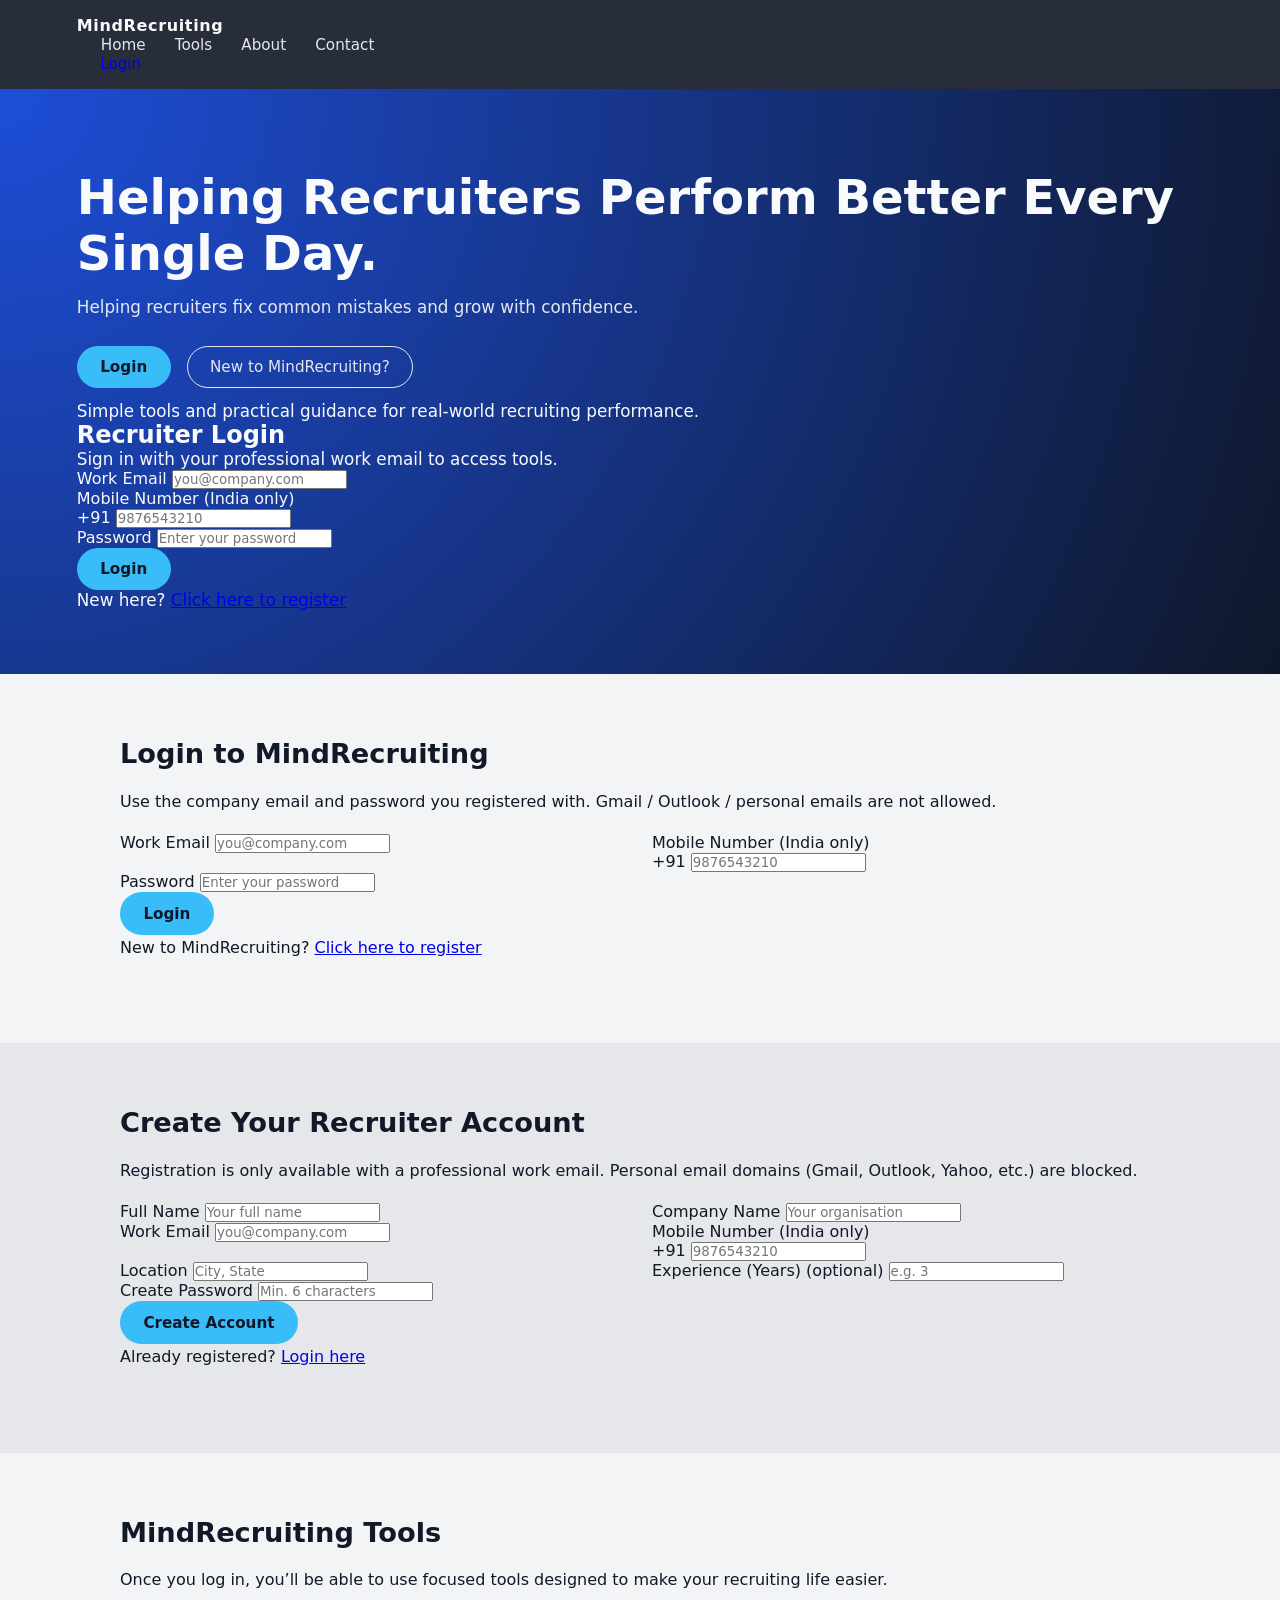
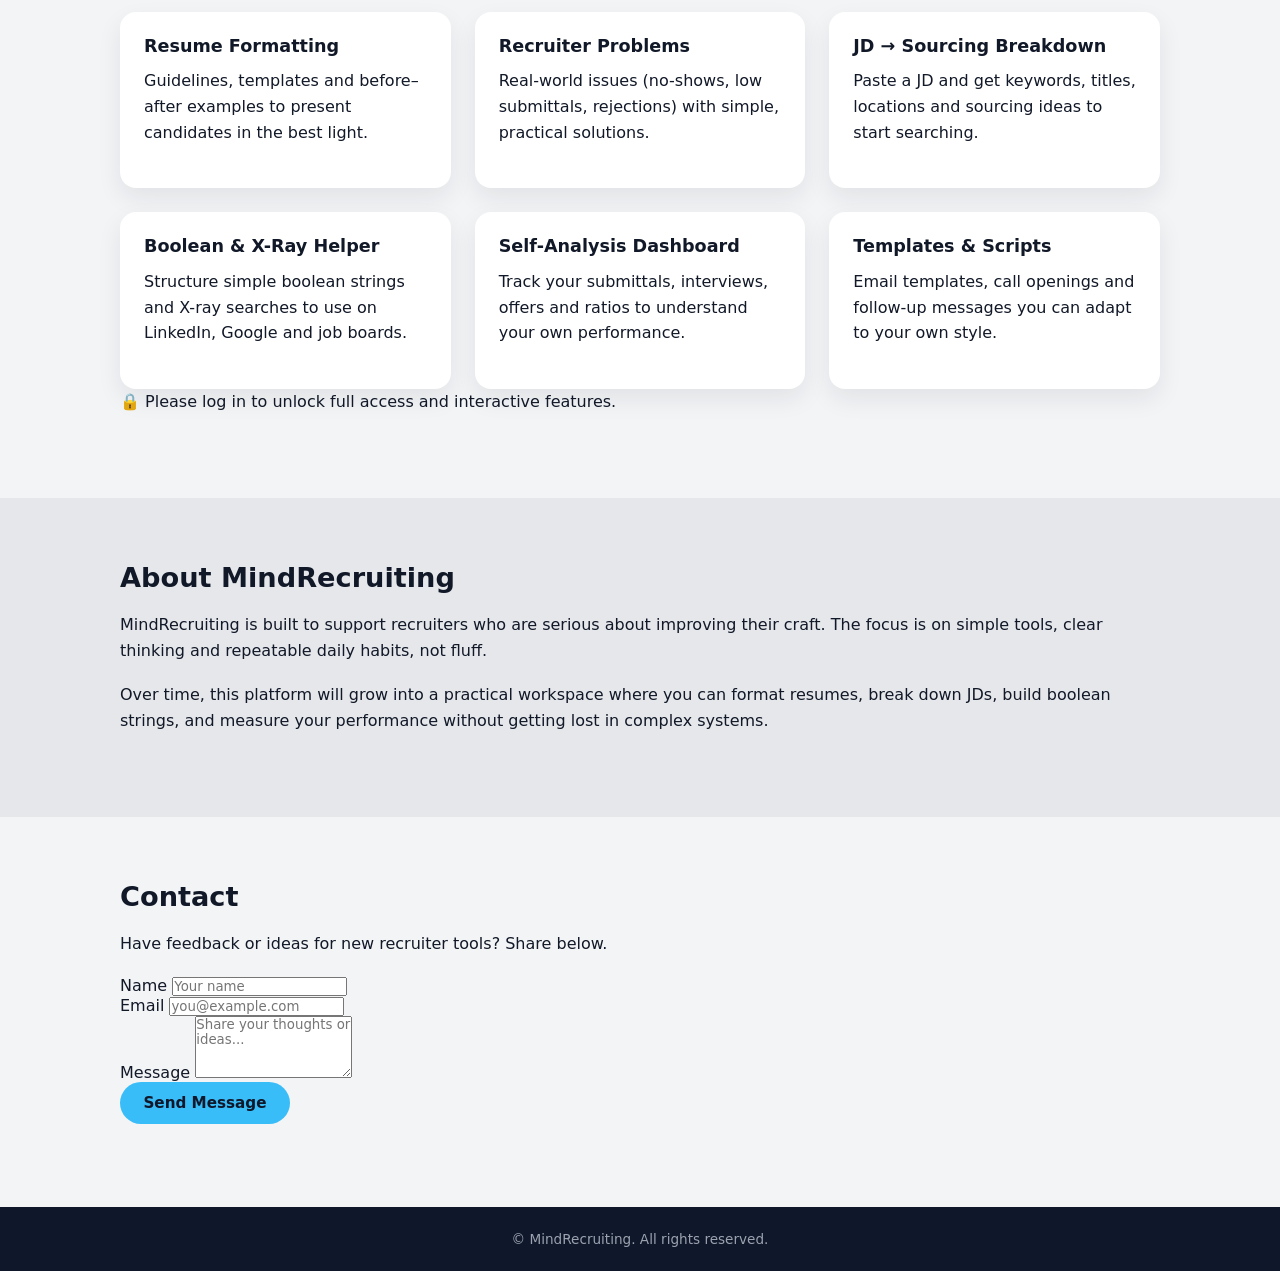
==== index.html @ 42b893c1 "Update index.html" ====
<!DOCTYPE html>
<html lang="en">
<head>
  <meta charset="UTF-8" />
  <meta name="viewport" content="width=device-width, initial-scale=1.0" />
  <title>MindRecruiting – Helping Recruiters Perform Better Every Single Day</title>
  <link rel="stylesheet" href="style.css" />
</head>
<body>
  <header class="navbar">
    <div class="nav-inner">
      <div class="logo">MindRecruiting</div>
      <nav class="nav-links">
        <a href="#home">Home</a>
        <a href="#tools">Tools</a>
        <a href="#about">About</a>
        <a href="#contact">Contact</a>
      </nav>
      <div class="nav-actions">
        <a href="#login-section" class="btn nav-btn">Login</a>
      </div>
    </div>
  </header>

  <main id="home">
    <!-- HERO + INLINE LOGIN -->
    <section class="hero">
      <div class="hero-overlay"></div>
      <div class="hero-inner">
        <div class="hero-text">
          <h1>Helping Recruiters Perform Better Every Single Day.</h1>
          <p class="hero-sub">
            Helping recruiters fix common mistakes and grow with confidence.
          </p>
          <div class="hero-actions">
            <a href="#login-section" class="btn primary">Login</a>
            <a href="#register-section" class="btn secondary">New to MindRecruiting?</a>
          </div>
          <p class="hero-note">
            Simple tools and practical guidance for real-world recruiting performance.
          </p>
        </div>

        <div class="hero-card">
          <h2>Recruiter Login</h2>
          <p class="hero-card-sub">Sign in with your professional work email to access tools.</p>
          <form id="inline-login-form" onsubmit="handleInlineLogin(event)">
            <div class="field">
              <label for="inline-email">Work Email</label>
              <input type="email" id="inline-email" placeholder="you@company.com" required />
            </div>
            <div class="field">
              <label for="inline-phone">Mobile Number (India only)</label>
              <div class="phone-input">
                <span class="prefix">+91</span>
                <input type="tel" id="inline-phone" placeholder="9876543210" maxlength="10" required />
              </div>
            </div>
            <div class="field">
              <label for="inline-password">Password</label>
              <input type="password" id="inline-password" placeholder="Enter your password" required />
            </div>
            <button type="submit" class="btn full primary">Login</button>
            <p class="form-helper">
              New here?
              <a href="#register-section">Click here to register</a>
            </p>
            <p class="form-error" id="inline-login-error"></p>
          </form>
        </div>
      </div>
    </section>

    <!-- LOGIN SECTION -->
    <section id="login-section" class="section auth-section">
      <div class="section-inner narrow">
        <h2>Login to MindRecruiting</h2>
        <p class="section-sub">
          Use the company email and password you registered with. Gmail / Outlook / personal emails are not allowed.
        </p>
        <form id="login-form" onsubmit="handleLogin(event)">
          <div class="grid-2 gap">
            <div class="field">
              <label for="login-email">Work Email</label>
              <input type="email" id="login-email" placeholder="you@company.com" required />
            </div>
            <div class="field">
              <label for="login-phone">Mobile Number (India only)</label>
              <div class="phone-input">
                <span class="prefix">+91</span>
                <input type="tel" id="login-phone" placeholder="9876543210" maxlength="10" required />
              </div>
            </div>
          </div>
          <div class="field">
            <label for="login-password">Password</label>
            <input type="password" id="login-password" placeholder="Enter your password" required />
          </div>
          <button type="submit" class="btn primary">Login</button>
          <p class="form-helper">
            New to MindRecruiting?
            <a href="#register-section">Click here to register</a>
          </p>
          <p class="form-error" id="login-error"></p>
        </form>
      </div>
    </section>

    <!-- REGISTER SECTION -->
    <section id="register-section" class="section auth-section alt">
      <div class="section-inner narrow">
        <h2>Create Your Recruiter Account</h2>
        <p class="section-sub">
          Registration is only available with a professional work email. Personal email domains (Gmail, Outlook, Yahoo, etc.) are blocked.
        </p>
        <form id="register-form" onsubmit="handleRegister(event)">
          <div class="grid-2 gap">
            <div class="field">
              <label for="reg-name">Full Name</label>
              <input type="text" id="reg-name" placeholder="Your full name" required />
            </div>
            <div class="field">
              <label for="reg-company">Company Name</label>
              <input type="text" id="reg-company" placeholder="Your organisation" required />
            </div>
          </div>

          <div class="grid-2 gap">
            <div class="field">
              <label for="reg-email">Work Email</label>
              <input type="email" id="reg-email" placeholder="you@company.com" required />
            </div>
            <div class="field">
              <label for="reg-phone">Mobile Number (India only)</label>
              <div class="phone-input">
                <span class="prefix">+91</span>
                <input type="tel" id="reg-phone" placeholder="9876543210" maxlength="10" required />
              </div>
            </div>
          </div>

          <div class="grid-2 gap">
            <div class="field">
              <label for="reg-location">Location</label>
              <input type="text" id="reg-location" placeholder="City, State" required />
            </div>
            <div class="field">
              <label for="reg-experience">Experience (Years) <span class="optional">(optional)</span></label>
              <input type="number" id="reg-experience" placeholder="e.g. 3" min="0" />
            </div>
          </div>

          <div class="field">
            <label for="reg-password">Create Password</label>
            <input type="password" id="reg-password" placeholder="Min. 6 characters" required />
          </div>

          <button type="submit" class="btn primary">Create Account</button>
          <p class="form-helper">
            Already registered?
            <a href="#login-section">Login here</a>
          </p>
          <p class="form-error" id="register-error"></p>
          <p class="form-success" id="register-success"></p>
        </form>
      </div>
    </section>

    <!-- TOOLS PREVIEW SECTION -->
    <section id="tools" class="section">
      <div class="section-inner">
        <h2>MindRecruiting Tools</h2>
        <p class="section-sub">
          Once you log in, you’ll be able to use focused tools designed to make your recruiting life easier.
        </p>
        <div class="grid-3 gap tools-grid" id="tools-grid">
          <div class="card tool-card">
            <h3>Resume Formatting</h3>
            <p>Guidelines, templates and before–after examples to present candidates in the best light.</p>
          </div>
          <div class="card tool-card">
            <h3>Recruiter Problems</h3>
            <p>Real-world issues (no-shows, low submittals, rejections) with simple, practical solutions.</p>
          </div>
          <div class="card tool-card">
            <h3>JD → Sourcing Breakdown</h3>
            <p>Paste a JD and get keywords, titles, locations and sourcing ideas to start searching.</p>
          </div>
          <div class="card tool-card">
            <h3>Boolean & X-Ray Helper</h3>
            <p>Structure simple boolean strings and X-ray searches to use on LinkedIn, Google and job boards.</p>
          </div>
          <div class="card tool-card">
            <h3>Self-Analysis Dashboard</h3>
            <p>Track your submittals, interviews, offers and ratios to understand your own performance.</p>
          </div>
          <div class="card tool-card">
            <h3>Templates & Scripts</h3>
            <p>Email templates, call openings and follow-up messages you can adapt to your own style.</p>
          </div>
        </div>
        <p class="tools-lock-note" id="tools-lock-note">
          🔒 Please log in to unlock full access and interactive features.
        </p>
      </div>
    </section>

    <!-- ABOUT -->
    <section id="about" class="section alt">
      <div class="section-inner">
        <h2>About MindRecruiting</h2>
        <p>
          MindRecruiting is built to support recruiters who are serious about improving their craft.
          The focus is on simple tools, clear thinking and repeatable daily habits, not fluff.
        </p>
        <p>
          Over time, this platform will grow into a practical workspace where you can format resumes,
          break down JDs, build boolean strings, and measure your performance without getting lost in
          complex systems.
        </p>
      </div>
    </section>

    <!-- CONTACT -->
    <section id="contact" class="section contact">
      <div class="section-inner narrow">
        <h2>Contact</h2>
        <p class="section-sub">
          Have feedback or ideas for new recruiter tools? Share below.
        </p>
        <form id="contact-form" onsubmit="handleContact(event)">
          <div class="field">
            <label for="contact-name">Name</label>
            <input type="text" id="contact-name" placeholder="Your name" required />
          </div>
          <div class="field">
            <label for="contact-email">Email</label>
            <input type="email" id="contact-email" placeholder="you@example.com" required />
          </div>
          <div class="field">
            <label for="contact-message">Message</label>
            <textarea id="contact-message" rows="4" placeholder="Share your thoughts or ideas..." required></textarea>
          </div>
          <button type="submit" class="btn primary">Send Message</button>
          <p class="form-success" id="contact-success"></p>
        </form>
      </div>
    </section>
  </main>

  <footer class="footer">
    <p>© <span id="year"></span> MindRecruiting. All rights reserved.</p>
  </footer>

  <script src="script.js"></script>
</body>
</html>
---- style.css ----
* {
  margin: 0;
  padding: 0;
  box-sizing: border-box;
  font-family: system-ui, -apple-system, BlinkMacSystemFont, "Segoe UI", sans-serif;
}

body {
  color: #111827;
  background: #f3f4f6;
}

.navbar {
  position: sticky;
  top: 0;
  z-index: 50;
  display: flex;
  justify-content: space-between;
  align-items: center;
  padding: 1rem 6%;
  background: rgba(17, 24, 39, 0.9);
  backdrop-filter: blur(8px);
  color: #f9fafb;
}

.navbar .logo {
  font-weight: 700;
  letter-spacing: 0.04em;
}

.navbar nav a {
  margin-left: 1.5rem;
  text-decoration: none;
  color: #e5e7eb;
  font-size: 0.95rem;
}

.navbar nav a:hover {
  color: #38bdf8;
}

.hero {
  padding: 5rem 6% 4rem;
  background: radial-gradient(circle at top left, #1d4ed8, #0f172a);
  color: #f9fafb;
}

.hero-content {
  max-width: 760px;
}

.hero h1 {
  font-size: clamp(2.2rem, 4vw, 3rem);
  margin-bottom: 1rem;
}

.hero p {
  font-size: 1.05rem;
  max-width: 640px;
}

.hero-actions {
  margin: 1.8rem 0 0.8rem;
  display: flex;
  gap: 1rem;
  flex-wrap: wrap;
}

.btn {
  padding: 0.7rem 1.4rem;
  border-radius: 999px;
  border: 1px solid transparent;
  text-decoration: none;
  font-size: 0.95rem;
}

.btn.primary {
  background: #38bdf8;
  color: #0f172a;
  font-weight: 600;
}

.btn.secondary {
  background: transparent;
  border-color: #e5e7eb;
  color: #e5e7eb;
}

.btn:hover {
  opacity: 0.9;
}

.hero-sub {
  font-size: 0.9rem;
  opacity: 0.9;
}

.section {
  padding: 4rem 6%;
}

.section.alt {
  background: #e5e7eb;
}

.section-inner {
  max-width: 1040px;
  margin: 0 auto;
}

.section h2 {
  font-size: 1.7rem;
  margin-bottom: 1.2rem;
}

.section p {
  margin-bottom: 1.2rem;
  line-height: 1.6;
}

.grid-2 {
  display: grid;
  grid-template-columns: repeat(2, minmax(0, 1fr));
  gap: 1.5rem;
}

.grid-3 {
  display: grid;
  grid-template-columns: repeat(3, minmax(0, 1fr));
  gap: 1.5rem;
}

.card {
  background: #ffffff;
  border-radius: 1rem;
  padding: 1.5rem;
  box-shadow: 0 10px 25px rgba(15, 23, 42, 0.08);
}

.card h3 {
  margin-bottom: 0.8rem;
  font-size: 1.1rem;
}

.card ul {
  list-style: disc;
  padding-left: 1.1rem;
}

.card ul li {
  margin-bottom: 0.4rem;
  font-size: 0.95rem;
}

.tag-row {
  display: flex;
  flex-wrap: wrap;
  gap: 0.6rem;
  margin-top: 1rem;
}

.tag {
  background: #111827;
  color: #f9fafb;
  padding: 0.4rem 0.9rem;
  border-radius: 999px;
  font-size: 0.85rem;
}

.section.contact .grid-2 {
  align-items: flex-start;
}

.jobs ul {
  margin-top: 0.5rem;
}

.footer {
  text-align: center;
  padding: 1.5rem;
  background: #0f172a;
  color: #9ca3af;
  font-size: 0.85rem;
}

/* Responsive */
@media (max-width: 768px) {
  .navbar {
    flex-direction: column;
    align-items: flex-start;
    gap: 0.75rem;
  }

  .navbar nav a {
    margin-left: 0;
    margin-right: 1rem;
  }

  .hero {
    padding: 4rem 1.25rem 3rem;
  }

  .section {
    padding: 3rem 1.25rem;
  }

  .grid-2,
  .grid-3 {
    grid-template-columns: 1fr;
  }
}
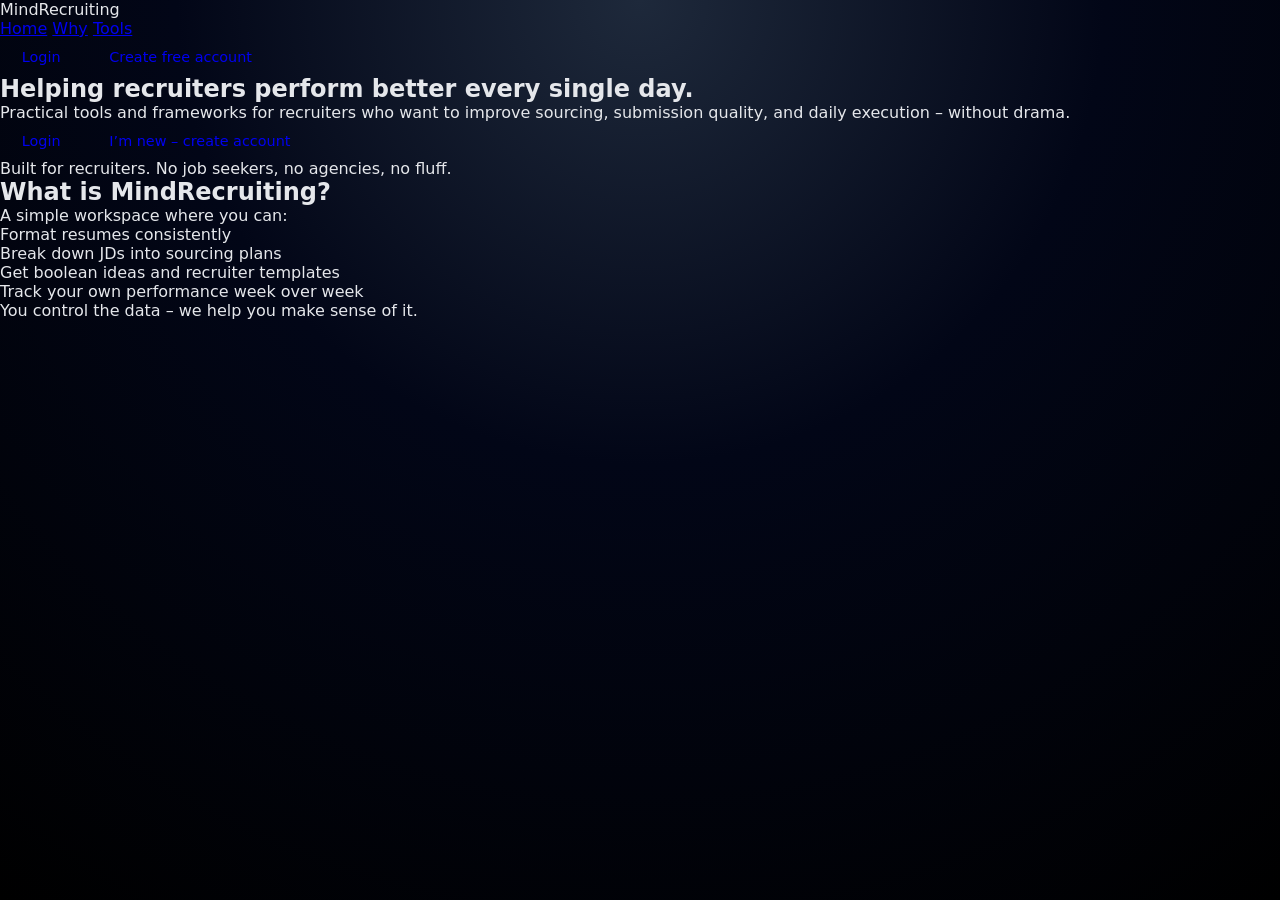
==== commit 47814892: "Update index.html" ====
--- a/index.html
+++ b/index.html
@@ -6,252 +6,57 @@
   <title>MindRecruiting – Helping Recruiters Perform Better Every Single Day</title>
   <link rel="stylesheet" href="style.css" />
 </head>
-<body>
-  <header class="navbar">
-    <div class="nav-inner">
-      <div class="logo">MindRecruiting</div>
-      <nav class="nav-links">
-        <a href="#home">Home</a>
+<body class="page-light">
+  <header class="top-nav">
+    <div class="top-nav-inner">
+      <div class="brand">MindRecruiting</div>
+      <nav class="top-links">
+        <a href="index.html">Home</a>
+        <a href="#why">Why</a>
         <a href="#tools">Tools</a>
-        <a href="#about">About</a>
-        <a href="#contact">Contact</a>
       </nav>
-      <div class="nav-actions">
-        <a href="#login-section" class="btn nav-btn">Login</a>
+      <div class="top-actions">
+        <a href="login.html" class="btn btn-ghost">Login</a>
+        <a href="register.html" class="btn btn-primary">Create free account</a>
       </div>
     </div>
   </header>
 
-  <main id="home">
-    <!-- HERO + INLINE LOGIN -->
-    <section class="hero">
-      <div class="hero-overlay"></div>
-      <div class="hero-inner">
-        <div class="hero-text">
-          <h1>Helping Recruiters Perform Better Every Single Day.</h1>
-          <p class="hero-sub">
-            Helping recruiters fix common mistakes and grow with confidence.
+  <main>
+    <!-- HERO -->
+    <section class="hero-light">
+      <div class="hero-light-inner">
+        <div class="hero-light-text">
+          <h1>Helping recruiters perform better every single day.</h1>
+          <p>
+            Practical tools and frameworks for recruiters who want to improve
+            sourcing, submission quality, and daily execution – without drama.
           </p>
-          <div class="hero-actions">
-            <a href="#login-section" class="btn primary">Login</a>
-            <a href="#register-section" class="btn secondary">New to MindRecruiting?</a>
+          <div class="hero-light-actions">
+            <a href="login.html" class="btn btn-primary">Login</a>
+            <a href="register.html" class="btn btn-outline">I’m new – create account</a>
           </div>
-          <p class="hero-note">
-            Simple tools and practical guidance for real-world recruiting performance.
+          <p class="hero-note-light">
+            Built for recruiters. No job seekers, no agencies, no fluff.
           </p>
         </div>
-
-        <div class="hero-card">
-          <h2>Recruiter Login</h2>
-          <p class="hero-card-sub">Sign in with your professional work email to access tools.</p>
-          <form id="inline-login-form" onsubmit="handleInlineLogin(event)">
-            <div class="field">
-              <label for="inline-email">Work Email</label>
-              <input type="email" id="inline-email" placeholder="you@company.com" required />
-            </div>
-            <div class="field">
-              <label for="inline-phone">Mobile Number (India only)</label>
-              <div class="phone-input">
-                <span class="prefix">+91</span>
-                <input type="tel" id="inline-phone" placeholder="9876543210" maxlength="10" required />
-              </div>
-            </div>
-            <div class="field">
-              <label for="inline-password">Password</label>
-              <input type="password" id="inline-password" placeholder="Enter your password" required />
-            </div>
-            <button type="submit" class="btn full primary">Login</button>
-            <p class="form-helper">
-              New here?
-              <a href="#register-section">Click here to register</a>
-            </p>
-            <p class="form-error" id="inline-login-error"></p>
-          </form>
+        <div class="hero-light-card">
+          <h2>What is MindRecruiting?</h2>
+          <p>
+            A simple workspace where you can:
+          </p>
+          <ul>
+            <li>Format resumes consistently</li>
+            <li>Break down JDs into sourcing plans</li>
+            <li>Get boolean ideas and recruiter templates</li>
+            <li>Track your own performance week over week</li>
+          </ul>
+          <p class="hero-card-footer">
+            You control the data – we help you make sense of it.
+          </p>
         </div>
       </div>
     </section>
 
-    <!-- LOGIN SECTION -->
-    <section id="login-section" class="section auth-section">
-      <div class="section-inner narrow">
-        <h2>Login to MindRecruiting</h2>
-        <p class="section-sub">
-          Use the company email and password you registered with. Gmail / Outlook / personal emails are not allowed.
-        </p>
-        <form id="login-form" onsubmit="handleLogin(event)">
-          <div class="grid-2 gap">
-            <div class="field">
-              <label for="login-email">Work Email</label>
-              <input type="email" id="login-email" placeholder="you@company.com" required />
-            </div>
-            <div class="field">
-              <label for="login-phone">Mobile Number (India only)</label>
-              <div class="phone-input">
-                <span class="prefix">+91</span>
-                <input type="tel" id="login-phone" placeholder="9876543210" maxlength="10" required />
-              </div>
-            </div>
-          </div>
-          <div class="field">
-            <label for="login-password">Password</label>
-            <input type="password" id="login-password" placeholder="Enter your password" required />
-          </div>
-          <button type="submit" class="btn primary">Login</button>
-          <p class="form-helper">
-            New to MindRecruiting?
-            <a href="#register-section">Click here to register</a>
-          </p>
-          <p class="form-error" id="login-error"></p>
-        </form>
-      </div>
-    </section>
-
-    <!-- REGISTER SECTION -->
-    <section id="register-section" class="section auth-section alt">
-      <div class="section-inner narrow">
-        <h2>Create Your Recruiter Account</h2>
-        <p class="section-sub">
-          Registration is only available with a professional work email. Personal email domains (Gmail, Outlook, Yahoo, etc.) are blocked.
-        </p>
-        <form id="register-form" onsubmit="handleRegister(event)">
-          <div class="grid-2 gap">
-            <div class="field">
-              <label for="reg-name">Full Name</label>
-              <input type="text" id="reg-name" placeholder="Your full name" required />
-            </div>
-            <div class="field">
-              <label for="reg-company">Company Name</label>
-              <input type="text" id="reg-company" placeholder="Your organisation" required />
-            </div>
-          </div>
-
-          <div class="grid-2 gap">
-            <div class="field">
-              <label for="reg-email">Work Email</label>
-              <input type="email" id="reg-email" placeholder="you@company.com" required />
-            </div>
-            <div class="field">
-              <label for="reg-phone">Mobile Number (India only)</label>
-              <div class="phone-input">
-                <span class="prefix">+91</span>
-                <input type="tel" id="reg-phone" placeholder="9876543210" maxlength="10" required />
-              </div>
-            </div>
-          </div>
-
-          <div class="grid-2 gap">
-            <div class="field">
-              <label for="reg-location">Location</label>
-              <input type="text" id="reg-location" placeholder="City, State" required />
-            </div>
-            <div class="field">
-              <label for="reg-experience">Experience (Years) <span class="optional">(optional)</span></label>
-              <input type="number" id="reg-experience" placeholder="e.g. 3" min="0" />
-            </div>
-          </div>
-
-          <div class="field">
-            <label for="reg-password">Create Password</label>
-            <input type="password" id="reg-password" placeholder="Min. 6 characters" required />
-          </div>
-
-          <button type="submit" class="btn primary">Create Account</button>
-          <p class="form-helper">
-            Already registered?
-            <a href="#login-section">Login here</a>
-          </p>
-          <p class="form-error" id="register-error"></p>
-          <p class="form-success" id="register-success"></p>
-        </form>
-      </div>
-    </section>
-
-    <!-- TOOLS PREVIEW SECTION -->
-    <section id="tools" class="section">
-      <div class="section-inner">
-        <h2>MindRecruiting Tools</h2>
-        <p class="section-sub">
-          Once you log in, you’ll be able to use focused tools designed to make your recruiting life easier.
-        </p>
-        <div class="grid-3 gap tools-grid" id="tools-grid">
-          <div class="card tool-card">
-            <h3>Resume Formatting</h3>
-            <p>Guidelines, templates and before–after examples to present candidates in the best light.</p>
-          </div>
-          <div class="card tool-card">
-            <h3>Recruiter Problems</h3>
-            <p>Real-world issues (no-shows, low submittals, rejections) with simple, practical solutions.</p>
-          </div>
-          <div class="card tool-card">
-            <h3>JD → Sourcing Breakdown</h3>
-            <p>Paste a JD and get keywords, titles, locations and sourcing ideas to start searching.</p>
-          </div>
-          <div class="card tool-card">
-            <h3>Boolean & X-Ray Helper</h3>
-            <p>Structure simple boolean strings and X-ray searches to use on LinkedIn, Google and job boards.</p>
-          </div>
-          <div class="card tool-card">
-            <h3>Self-Analysis Dashboard</h3>
-            <p>Track your submittals, interviews, offers and ratios to understand your own performance.</p>
-          </div>
-          <div class="card tool-card">
-            <h3>Templates & Scripts</h3>
-            <p>Email templates, call openings and follow-up messages you can adapt to your own style.</p>
-          </div>
-        </div>
-        <p class="tools-lock-note" id="tools-lock-note">
-          🔒 Please log in to unlock full access and interactive features.
-        </p>
-      </div>
-    </section>
-
-    <!-- ABOUT -->
-    <section id="about" class="section alt">
-      <div class="section-inner">
-        <h2>About MindRecruiting</h2>
-        <p>
-          MindRecruiting is built to support recruiters who are serious about improving their craft.
-          The focus is on simple tools, clear thinking and repeatable daily habits, not fluff.
-        </p>
-        <p>
-          Over time, this platform will grow into a practical workspace where you can format resumes,
-          break down JDs, build boolean strings, and measure your performance without getting lost in
-          complex systems.
-        </p>
-      </div>
-    </section>
-
-    <!-- CONTACT -->
-    <section id="contact" class="section contact">
-      <div class="section-inner narrow">
-        <h2>Contact</h2>
-        <p class="section-sub">
-          Have feedback or ideas for new recruiter tools? Share below.
-        </p>
-        <form id="contact-form" onsubmit="handleContact(event)">
-          <div class="field">
-            <label for="contact-name">Name</label>
-            <input type="text" id="contact-name" placeholder="Your name" required />
-          </div>
-          <div class="field">
-            <label for="contact-email">Email</label>
-            <input type="email" id="contact-email" placeholder="you@example.com" required />
-          </div>
-          <div class="field">
-            <label for="contact-message">Message</label>
-            <textarea id="contact-message" rows="4" placeholder="Share your thoughts or ideas..." required></textarea>
-          </div>
-          <button type="submit" class="btn primary">Send Message</button>
-          <p class="form-success" id="contact-success"></p>
-        </form>
-      </div>
-    </section>
-  </main>
-
-  <footer class="footer">
-    <p>© <span id="year"></span> MindRecruiting. All rights reserved.</p>
-  </footer>
-
-  <script src="script.js"></script>
-</body>
-</html>
+    <!-- WHY -->
+    <section id="why"
--- a/style.css
+++ b/style.css
@@ -2,210 +2,470 @@
   margin: 0;
   padding: 0;
   box-sizing: border-box;
+}
+
+:root {
+  --bg-dark: #020617;
+  --primary: #38bdf8;
+  --text-main: #e5e7eb;
+  --text-soft: #9ca3af;
+  --error: #f97373;
+  --success: #4ade80;
+  --shadow-soft: 0 22px 60px rgba(15, 23, 42, 0.8);
+  --radius-lg: 1.25rem;
+  --radius-xl: 1.75rem;
+  --radius-pill: 999px;
+  --transition-fast: 0.2s ease;
+}
+
+body {
   font-family: system-ui, -apple-system, BlinkMacSystemFont, "Segoe UI", sans-serif;
-}
-
-body {
-  color: #111827;
-  background: #f3f4f6;
-}
+  color: var(--text-main);
+  background: radial-gradient(circle at top, #1e293b 0, #020617 42%, #000 100%);
+  min-height: 100vh;
+}
+
+/* NAVBAR */
 
 .navbar {
   position: sticky;
   top: 0;
-  z-index: 50;
+  z-index: 40;
+  backdrop-filter: blur(16px);
+  background: linear-gradient(to bottom, rgba(15, 23, 42, 0.9), rgba(15, 23, 42, 0.4));
+  border-bottom: 1px solid rgba(31, 41, 55, 0.8);
+}
+
+.nav-inner {
+  max-width: 1120px;
+  margin: 0 auto;
+  padding: 0.75rem 1.25rem;
   display: flex;
+  align-items: center;
   justify-content: space-between;
-  align-items: center;
-  padding: 1rem 6%;
-  background: rgba(17, 24, 39, 0.9);
-  backdrop-filter: blur(8px);
+}
+
+.logo {
+  font-weight: 700;
+  letter-spacing: 0.06em;
+  text-transform: uppercase;
+  font-size: 0.9rem;
   color: #f9fafb;
 }
 
-.navbar .logo {
-  font-weight: 700;
-  letter-spacing: 0.04em;
-}
-
-.navbar nav a {
-  margin-left: 1.5rem;
+.nav-links {
+  display: flex;
+  align-items: center;
+  gap: 1.4rem;
+  font-size: 0.9rem;
+}
+
+.nav-links a {
+  color: var(--text-soft);
   text-decoration: none;
+  position: relative;
+}
+
+.nav-links a::after {
+  content: "";
+  position: absolute;
+  left: 0;
+  bottom: -0.25rem;
+  width: 0;
+  height: 2px;
+  border-radius: 999px;
+  background: var(--primary);
+  transition: width var(--transition-fast);
+}
+
+.nav-links a:hover {
   color: #e5e7eb;
-  font-size: 0.95rem;
-}
-
-.navbar nav a:hover {
-  color: #38bdf8;
-}
+}
+
+.nav-links a:hover::after {
+  width: 100%;
+}
+
+.nav-actions .nav-btn {
+  font-size: 0.85rem;
+}
+
+/* HERO */
 
 .hero {
-  padding: 5rem 6% 4rem;
-  background: radial-gradient(circle at top left, #1d4ed8, #0f172a);
+  position: relative;
+  min-height: 88vh;
+  display: flex;
+  align-items: center;
+  padding: 2.5rem 1.25rem 3.5rem;
+}
+
+.hero-overlay {
+  position: absolute;
+  inset: 0;
+  background:
+    radial-gradient(circle at top left, rgba(56, 189, 248, 0.15), transparent 55%),
+    radial-gradient(circle at top right, rgba(129, 140, 248, 0.12), transparent 55%),
+    radial-gradient(circle at bottom, rgba(15, 23, 42, 0.9), #020617 80%);
+  z-index: -2;
+}
+
+.hero-inner {
+  max-width: 1120px;
+  margin: 0 auto;
+  display: grid;
+  grid-template-columns: minmax(0, 1.35fr) minmax(0, 1fr);
+  gap: 2.25rem;
+  align-items: center;
+}
+
+.hero-text h1 {
+  font-size: clamp(2rem, 4vw, 2.9rem);
+  line-height: 1.12;
+  margin-bottom: 1rem;
   color: #f9fafb;
 }
 
-.hero-content {
-  max-width: 760px;
-}
-
-.hero h1 {
-  font-size: clamp(2.2rem, 4vw, 3rem);
+.hero-sub {
+  font-size: 1rem;
+  color: var(--text-soft);
+  max-width: 520px;
+}
+
+.hero-actions {
+  margin-top: 1.8rem;
+  display: flex;
+  flex-wrap: wrap;
+  gap: 0.85rem;
+}
+
+.hero-note {
+  margin-top: 0.9rem;
+  font-size: 0.9rem;
+  color: #6b7280;
+}
+
+/* HERO CARD */
+
+.hero-card {
+  background: radial-gradient(circle at top left, rgba(56, 189, 248, 0.34), transparent 55%),
+              radial-gradient(circle at bottom right, rgba(15, 23, 42, 0.9), #020617 70%);
+  border-radius: var(--radius-xl);
+  padding: 1.8rem 1.7rem 1.6rem;
+  box-shadow: var(--shadow-soft);
+  border: 1px solid rgba(148, 163, 184, 0.35);
+  max-width: 420px;
+  margin-left: auto;
+}
+
+.hero-card h2 {
+  font-size: 1.2rem;
+  margin-bottom: 0.35rem;
+}
+
+.hero-card-sub {
+  font-size: 0.9rem;
+  color: #e5e7eb;
+  opacity: 0.8;
   margin-bottom: 1rem;
 }
 
-.hero p {
-  font-size: 1.05rem;
-  max-width: 640px;
-}
-
-.hero-actions {
-  margin: 1.8rem 0 0.8rem;
-  display: flex;
-  gap: 1rem;
-  flex-wrap: wrap;
-}
+/* BUTTONS */
 
 .btn {
-  padding: 0.7rem 1.4rem;
-  border-radius: 999px;
+  display: inline-flex;
+  align-items: center;
+  justify-content: center;
+  padding: 0.6rem 1.3rem;
+  border-radius: var(--radius-pill);
   border: 1px solid transparent;
+  font-size: 0.9rem;
+  font-weight: 500;
+  cursor: pointer;
   text-decoration: none;
-  font-size: 0.95rem;
+  transition: background var(--transition-fast), color var(--transition-fast), transform 0.08s ease, box-shadow 0.08s ease, border-color var(--transition-fast);
 }
 
 .btn.primary {
-  background: #38bdf8;
-  color: #0f172a;
-  font-weight: 600;
+  background: var(--primary);
+  color: #020617;
+  box-shadow: 0 12px 30px rgba(56, 189, 248, 0.3);
+}
+
+.btn.primary:hover {
+  background: #0ea5e9;
+  transform: translateY(-1px);
+  box-shadow: 0 18px 40px rgba(56, 189, 248, 0.45);
 }
 
 .btn.secondary {
   background: transparent;
-  border-color: #e5e7eb;
+  border-color: rgba(148, 163, 184, 0.6);
   color: #e5e7eb;
 }
 
-.btn:hover {
-  opacity: 0.9;
-}
-
-.hero-sub {
-  font-size: 0.9rem;
-  opacity: 0.9;
-}
+.btn.secondary:hover {
+  background: rgba(15, 23, 42, 0.85);
+}
+
+.btn.full {
+  width: 100%;
+}
+
+/* SECTIONS */
 
 .section {
-  padding: 4rem 6%;
+  padding: 3.5rem 1.5rem;
+  background: radial-gradient(circle at top, rgba(15, 23, 42, 0.9), #020617 65%);
+  border-top: 1px solid rgba(31, 41, 55, 0.75);
 }
 
 .section.alt {
-  background: #e5e7eb;
+  background: radial-gradient(circle at bottom, rgba(15, 23, 42, 0.96), #020617 70%);
 }
 
 .section-inner {
-  max-width: 1040px;
+  max-width: 1120px;
   margin: 0 auto;
 }
 
+.section-inner.narrow {
+  max-width: 720px;
+}
+
 .section h2 {
-  font-size: 1.7rem;
-  margin-bottom: 1.2rem;
-}
-
-.section p {
-  margin-bottom: 1.2rem;
-  line-height: 1.6;
-}
+  font-size: 1.6rem;
+  margin-bottom: 0.6rem;
+}
+
+.section-sub {
+  font-size: 0.95rem;
+  color: var(--text-soft);
+  max-width: 640px;
+  margin-bottom: 1.6rem;
+}
+
+/* GRID */
 
 .grid-2 {
   display: grid;
   grid-template-columns: repeat(2, minmax(0, 1fr));
-  gap: 1.5rem;
 }
 
 .grid-3 {
   display: grid;
   grid-template-columns: repeat(3, minmax(0, 1fr));
-  gap: 1.5rem;
-}
+}
+
+.gap {
+  gap: 1.2rem;
+}
+
+/* FIELDS */
+
+.field {
+  margin-bottom: 1rem;
+}
+
+.field label {
+  display: block;
+  font-size: 0.85rem;
+  color: #d1d5db;
+  margin-bottom: 0.35rem;
+}
+
+.field input,
+.field textarea {
+  width: 100%;
+  padding: 0.6rem 0.7rem;
+  border-radius: 0.7rem;
+  border: 1px solid rgba(55, 65, 81, 0.9);
+  background: rgba(15, 23, 42, 0.85);
+  color: #f9fafb;
+  font-size: 0.9rem;
+}
+
+.field textarea {
+  resize: vertical;
+  min-height: 120px;
+}
+
+.field input:focus,
+.field textarea:focus {
+  outline: none;
+  border-color: var(--primary);
+  box-shadow: 0 0 0 1px rgba(56, 189, 248, 0.5);
+}
+
+.phone-input {
+  display: flex;
+  align-items: center;
+  border-radius: 0.7rem;
+  border: 1px solid rgba(55, 65, 81, 0.9);
+  background: rgba(15, 23, 42, 0.85);
+  overflow: hidden;
+}
+
+.phone-input .prefix {
+  padding: 0.6rem 0.8rem;
+  font-size: 0.85rem;
+  color: var(--text-soft);
+  border-right: 1px solid rgba(55, 65, 81, 0.9);
+}
+
+.phone-input input {
+  border: none;
+  border-radius: 0;
+  background: transparent;
+}
+
+.optional {
+  color: var(--text-soft);
+  font-weight: 400;
+  font-size: 0.75rem;
+}
+
+/* CARDS & TOOLS */
 
 .card {
-  background: #ffffff;
-  border-radius: 1rem;
-  padding: 1.5rem;
-  box-shadow: 0 10px 25px rgba(15, 23, 42, 0.08);
+  background: rgba(15, 23, 42, 0.96);
+  border-radius: var(--radius-lg);
+  padding: 1.4rem 1.35rem 1.3rem;
+  border: 1px solid rgba(31, 41, 55, 0.95);
+  box-shadow: 0 14px 38px rgba(15, 23, 42, 0.7);
 }
 
 .card h3 {
-  margin-bottom: 0.8rem;
-  font-size: 1.1rem;
-}
-
-.card ul {
-  list-style: disc;
-  padding-left: 1.1rem;
-}
-
-.card ul li {
-  margin-bottom: 0.4rem;
-  font-size: 0.95rem;
-}
-
-.tag-row {
-  display: flex;
-  flex-wrap: wrap;
-  gap: 0.6rem;
-  margin-top: 1rem;
-}
-
-.tag {
-  background: #111827;
-  color: #f9fafb;
-  padding: 0.4rem 0.9rem;
-  border-radius: 999px;
-  font-size: 0.85rem;
-}
-
-.section.contact .grid-2 {
-  align-items: flex-start;
-}
-
-.jobs ul {
-  margin-top: 0.5rem;
-}
+  font-size: 1.05rem;
+  margin-bottom: 0.35rem;
+}
+
+.card p {
+  font-size: 0.9rem;
+  color: var(--text-soft);
+}
+
+.tools-grid {
+  margin-top: 1.4rem;
+  margin-bottom: 0.75rem;
+}
+
+.tool-card {
+  position: relative;
+  overflow: hidden;
+}
+
+.tool-card::before {
+  content: "";
+  position: absolute;
+  inset: 0;
+  background: radial-gradient(circle at top, rgba(56, 189, 248, 0.1), transparent 55%);
+  opacity: 0;
+  transition: opacity var(--transition-fast);
+}
+
+.tool-card:hover::before {
+  opacity: 1;
+}
+
+.tool-card:hover {
+  border-color: rgba(56, 189, 248, 0.6);
+}
+
+.tools-lock-note {
+  font-size: 0.9rem;
+  color: var(--text-soft);
+}
+
+/* AUTH SECTIONS */
+
+.auth-section {
+  border-top: 1px solid rgba(31, 41, 55, 0.85);
+}
+
+.auth-section.alt {
+  background: radial-gradient(circle at top, rgba(56, 189, 248, 0.05), #020617 70%);
+}
+
+.form-helper {
+  font-size: 0.85rem;
+  color: var(--text-soft);
+  margin-top: 0.4rem;
+}
+
+.form-helper a {
+  color: var(--primary);
+  text-decoration: none;
+}
+
+.form-helper a:hover {
+  text-decoration: underline;
+}
+
+.form-error {
+  margin-top: 0.4rem;
+  font-size: 0.85rem;
+  color: var(--error);
+}
+
+.form-success {
+  margin-top: 0.4rem;
+  font-size: 0.85rem;
+  color: var(--success);
+}
+
+/* CONTACT */
+
+.contact .field textarea {
+  min-height: 140px;
+}
+
+/* FOOTER */
 
 .footer {
+  border-top: 1px solid rgba(31, 41, 55, 0.85);
+  padding: 1.2rem 1.5rem 1.5rem;
   text-align: center;
-  padding: 1.5rem;
-  background: #0f172a;
-  color: #9ca3af;
-  font-size: 0.85rem;
-}
-
-/* Responsive */
+  font-size: 0.82rem;
+  color: #6b7280;
+  background: radial-gradient(circle at top, rgba(15, 23, 42, 0.9), #020617 70%);
+}
+
+/* RESPONSIVE */
+
+@media (max-width: 900px) {
+  .hero-inner {
+    grid-template-columns: minmax(0, 1fr);
+  }
+
+  .hero-card {
+    margin: 0;
+    max-width: 100%;
+  }
+}
+
 @media (max-width: 768px) {
-  .navbar {
+  .nav-inner {
     flex-direction: column;
     align-items: flex-start;
-    gap: 0.75rem;
-  }
-
-  .navbar nav a {
-    margin-left: 0;
-    margin-right: 1rem;
+    gap: 0.6rem;
+  }
+
+  .nav-links {
+    gap: 0.9rem;
+    font-size: 0.85rem;
   }
 
   .hero {
-    padding: 4rem 1.25rem 3rem;
+    padding-top: 2.2rem;
   }
 
   .section {
-    padding: 3rem 1.25rem;
+    padding: 2.8rem 1.25rem;
   }
 
   .grid-2,
   .grid-3 {
     grid-template-columns: 1fr;
   }
-}+}
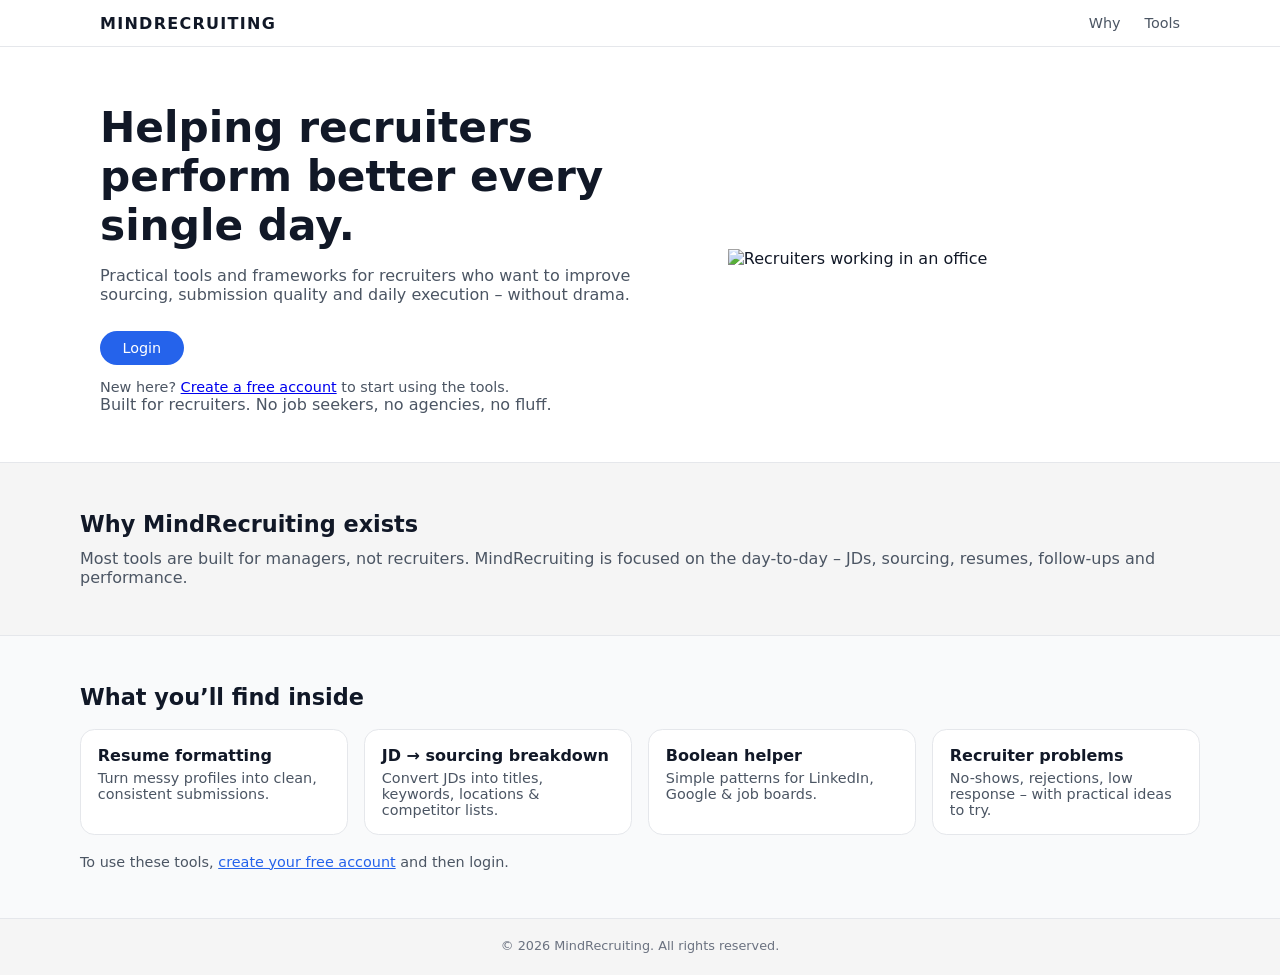
==== commit 5a25d11a: "Update index.html" ====
--- a/index.html
+++ b/index.html
@@ -3,22 +3,18 @@
 <head>
   <meta charset="UTF-8" />
   <meta name="viewport" content="width=device-width, initial-scale=1.0" />
-  <title>MindRecruiting – Helping Recruiters Perform Better Every Single Day</title>
+  <title>MindRecruiting – Helping recruiters perform better every single day</title>
   <link rel="stylesheet" href="style.css" />
 </head>
 <body class="page-light">
+  <!-- Top bar -->
   <header class="top-nav">
     <div class="top-nav-inner">
-      <div class="brand">MindRecruiting</div>
+      <div class="brand">MINDRECRUITING</div>
       <nav class="top-links">
-        <a href="index.html">Home</a>
         <a href="#why">Why</a>
         <a href="#tools">Tools</a>
       </nav>
-      <div class="top-actions">
-        <a href="login.html" class="btn btn-ghost">Login</a>
-        <a href="register.html" class="btn btn-primary">Create free account</a>
-      </div>
     </div>
   </header>
 
@@ -26,37 +22,83 @@
     <!-- HERO -->
     <section class="hero-light">
       <div class="hero-light-inner">
+        <!-- LEFT: TEXT + LOGIN CTA -->
         <div class="hero-light-text">
           <h1>Helping recruiters perform better every single day.</h1>
           <p>
-            Practical tools and frameworks for recruiters who want to improve
-            sourcing, submission quality, and daily execution – without drama.
+            Practical tools and frameworks for recruiters who want to improve sourcing,
+            submission quality and daily execution – without drama.
           </p>
+
           <div class="hero-light-actions">
             <a href="login.html" class="btn btn-primary">Login</a>
-            <a href="register.html" class="btn btn-outline">I’m new – create account</a>
           </div>
+
           <p class="hero-note-light">
+            New here?
+            <a href="register.html">Create a free account</a>
+            to start using the tools.
+          </p>
+
+          <p class="hero-note-small">
             Built for recruiters. No job seekers, no agencies, no fluff.
           </p>
         </div>
-        <div class="hero-light-card">
-          <h2>What is MindRecruiting?</h2>
-          <p>
-            A simple workspace where you can:
-          </p>
-          <ul>
-            <li>Format resumes consistently</li>
-            <li>Break down JDs into sourcing plans</li>
-            <li>Get boolean ideas and recruiter templates</li>
-            <li>Track your own performance week over week</li>
-          </ul>
-          <p class="hero-card-footer">
-            You control the data – we help you make sense of it.
-          </p>
+
+        <!-- RIGHT: REAL WORKPLACE IMAGE -->
+        <div class="hero-visual">
+          <img
+            src="https://images.unsplash.com/photo-1521737604893-d14cc237f11d?auto=format&fit=crop&w=1100&q=80"
+            alt="Recruiters working in an office"
+          />
         </div>
       </div>
     </section>
 
     <!-- WHY -->
-    <section id="why"
+    <section id="why" class="section-light">
+      <div class="section-inner">
+        <h2>Why MindRecruiting exists</h2>
+        <p>
+          Most tools are built for managers, not recruiters. MindRecruiting is focused on the
+          day-to-day – JDs, sourcing, resumes, follow-ups and performance.
+        </p>
+      </div>
+    </section>
+
+    <!-- TOOLS PREVIEW -->
+    <section id="tools" class="section-light section-muted">
+      <div class="section-inner">
+        <h2>What you’ll find inside</h2>
+        <div class="tool-preview-grid">
+          <div class="card-light">
+            <h3>Resume formatting</h3>
+            <p>Turn messy profiles into clean, consistent submissions.</p>
+          </div>
+          <div class="card-light">
+            <h3>JD → sourcing breakdown</h3>
+            <p>Convert JDs into titles, keywords, locations & competitor lists.</p>
+          </div>
+          <div class="card-light">
+            <h3>Boolean helper</h3>
+            <p>Simple patterns for LinkedIn, Google & job boards.</p>
+          </div>
+          <div class="card-light">
+            <h3>Recruiter problems</h3>
+            <p>No-shows, rejections, low response – with practical ideas to try.</p>
+          </div>
+        </div>
+        <p class="section-footnote">
+          To use these tools, <a href="register.html">create your free account</a> and then login.
+        </p>
+      </div>
+    </section>
+  </main>
+
+  <footer class="footer-light">
+    <p>© <span id="year"></span> MindRecruiting. All rights reserved.</p>
+  </footer>
+
+  <script src="script.js"></script>
+</body>
+</html>
--- a/style.css
+++ b/style.css
@@ -4,224 +4,182 @@
   box-sizing: border-box;
 }
 
-:root {
-  --bg-dark: #020617;
-  --primary: #38bdf8;
-  --text-main: #e5e7eb;
-  --text-soft: #9ca3af;
-  --error: #f97373;
-  --success: #4ade80;
-  --shadow-soft: 0 22px 60px rgba(15, 23, 42, 0.8);
-  --radius-lg: 1.25rem;
-  --radius-xl: 1.75rem;
-  --radius-pill: 999px;
-  --transition-fast: 0.2s ease;
-}
-
-body {
+body,
+.page-light {
   font-family: system-ui, -apple-system, BlinkMacSystemFont, "Segoe UI", sans-serif;
-  color: var(--text-main);
-  background: radial-gradient(circle at top, #1e293b 0, #020617 42%, #000 100%);
-  min-height: 100vh;
-}
-
-/* NAVBAR */
-
-.navbar {
-  position: sticky;
-  top: 0;
-  z-index: 40;
-  backdrop-filter: blur(16px);
-  background: linear-gradient(to bottom, rgba(15, 23, 42, 0.9), rgba(15, 23, 42, 0.4));
-  border-bottom: 1px solid rgba(31, 41, 55, 0.8);
-}
-
-.nav-inner {
+  background: #f5f5f5;
+  color: #111827;
+}
+
+/* ---------- TOP NAV FOR HOME ---------- */
+
+.top-nav {
+  background: #ffffff;
+  border-bottom: 1px solid #e5e7eb;
+}
+
+.top-nav-inner {
   max-width: 1120px;
   margin: 0 auto;
-  padding: 0.75rem 1.25rem;
+  padding: 0.85rem 1.25rem;
   display: flex;
   align-items: center;
   justify-content: space-between;
-}
-
-.logo {
+  gap: 1.5rem;
+}
+
+.brand {
   font-weight: 700;
-  letter-spacing: 0.06em;
+  font-size: 1rem;
+  letter-spacing: 0.08em;
   text-transform: uppercase;
-  font-size: 0.9rem;
-  color: #f9fafb;
-}
-
-.nav-links {
-  display: flex;
-  align-items: center;
-  gap: 1.4rem;
-  font-size: 0.9rem;
-}
-
-.nav-links a {
-  color: var(--text-soft);
+}
+
+.top-links {
+  display: flex;
+  gap: 1.5rem;
+  font-size: 0.9rem;
+}
+
+.top-links a {
   text-decoration: none;
-  position: relative;
-}
-
-.nav-links a::after {
-  content: "";
-  position: absolute;
-  left: 0;
-  bottom: -0.25rem;
-  width: 0;
-  height: 2px;
+  color: #4b5563;
+}
+
+.top-links a:hover {
+  color: #111827;
+}
+
+.top-actions {
+  display: flex;
+  gap: 0.75rem;
+}
+
+/* ---------- BUTTONS ---------- */
+
+.btn {
+  border: none;
   border-radius: 999px;
-  background: var(--primary);
-  transition: width var(--transition-fast);
-}
-
-.nav-links a:hover {
-  color: #e5e7eb;
-}
-
-.nav-links a:hover::after {
-  width: 100%;
-}
-
-.nav-actions .nav-btn {
-  font-size: 0.85rem;
-}
-
-/* HERO */
-
-.hero {
-  position: relative;
-  min-height: 88vh;
-  display: flex;
-  align-items: center;
-  padding: 2.5rem 1.25rem 3.5rem;
-}
-
-.hero-overlay {
-  position: absolute;
-  inset: 0;
-  background:
-    radial-gradient(circle at top left, rgba(56, 189, 248, 0.15), transparent 55%),
-    radial-gradient(circle at top right, rgba(129, 140, 248, 0.12), transparent 55%),
-    radial-gradient(circle at bottom, rgba(15, 23, 42, 0.9), #020617 80%);
-  z-index: -2;
-}
-
-.hero-inner {
-  max-width: 1120px;
-  margin: 0 auto;
-  display: grid;
-  grid-template-columns: minmax(0, 1.35fr) minmax(0, 1fr);
-  gap: 2.25rem;
-  align-items: center;
-}
-
-.hero-text h1 {
-  font-size: clamp(2rem, 4vw, 2.9rem);
-  line-height: 1.12;
-  margin-bottom: 1rem;
-  color: #f9fafb;
-}
-
-.hero-sub {
-  font-size: 1rem;
-  color: var(--text-soft);
-  max-width: 520px;
-}
-
-.hero-actions {
-  margin-top: 1.8rem;
-  display: flex;
-  flex-wrap: wrap;
-  gap: 0.85rem;
-}
-
-.hero-note {
-  margin-top: 0.9rem;
-  font-size: 0.9rem;
-  color: #6b7280;
-}
-
-/* HERO CARD */
-
-.hero-card {
-  background: radial-gradient(circle at top left, rgba(56, 189, 248, 0.34), transparent 55%),
-              radial-gradient(circle at bottom right, rgba(15, 23, 42, 0.9), #020617 70%);
-  border-radius: var(--radius-xl);
-  padding: 1.8rem 1.7rem 1.6rem;
-  box-shadow: var(--shadow-soft);
-  border: 1px solid rgba(148, 163, 184, 0.35);
-  max-width: 420px;
-  margin-left: auto;
-}
-
-.hero-card h2 {
-  font-size: 1.2rem;
-  margin-bottom: 0.35rem;
-}
-
-.hero-card-sub {
-  font-size: 0.9rem;
-  color: #e5e7eb;
-  opacity: 0.8;
-  margin-bottom: 1rem;
-}
-
-/* BUTTONS */
-
-.btn {
+  padding: 0.55rem 1.4rem;
+  font-size: 0.9rem;
+  cursor: pointer;
   display: inline-flex;
   align-items: center;
   justify-content: center;
-  padding: 0.6rem 1.3rem;
-  border-radius: var(--radius-pill);
+  text-decoration: none;
+  font-weight: 500;
+}
+
+.btn-primary {
+  background: #2563eb;
+  color: #ffffff;
+}
+
+.btn-primary:hover {
+  background: #1d4ed8;
+}
+
+.btn-outline {
+  background: #ffffff;
+  border: 1px solid #d1d5db;
+  color: #111827;
+}
+
+.btn-outline:hover {
+  background: #f3f4f6;
+}
+
+.btn-ghost {
+  background: transparent;
   border: 1px solid transparent;
-  font-size: 0.9rem;
-  font-weight: 500;
-  cursor: pointer;
-  text-decoration: none;
-  transition: background var(--transition-fast), color var(--transition-fast), transform 0.08s ease, box-shadow 0.08s ease, border-color var(--transition-fast);
-}
-
-.btn.primary {
-  background: var(--primary);
-  color: #020617;
-  box-shadow: 0 12px 30px rgba(56, 189, 248, 0.3);
-}
-
-.btn.primary:hover {
-  background: #0ea5e9;
-  transform: translateY(-1px);
-  box-shadow: 0 18px 40px rgba(56, 189, 248, 0.45);
-}
-
-.btn.secondary {
-  background: transparent;
-  border-color: rgba(148, 163, 184, 0.6);
-  color: #e5e7eb;
-}
-
-.btn.secondary:hover {
-  background: rgba(15, 23, 42, 0.85);
-}
-
-.btn.full {
+  color: #111827;
+}
+
+.btn-ghost:hover {
+  background: #f3f4f6;
+}
+
+.full {
   width: 100%;
 }
 
-/* SECTIONS */
-
-.section {
-  padding: 3.5rem 1.5rem;
-  background: radial-gradient(circle at top, rgba(15, 23, 42, 0.9), #020617 65%);
-  border-top: 1px solid rgba(31, 41, 55, 0.75);
-}
-
-.section.alt {
-  background: radial-gradient(circle at bottom, rgba(15, 23, 42, 0.96), #020617 70%);
+/* ---------- HERO HOME ---------- */
+
+.hero-light {
+  background: #ffffff;
+  border-bottom: 1px solid #e5e7eb;
+}
+
+.hero-light-inner {
+  max-width: 1120px;
+  margin: 0 auto;
+  padding: 3.5rem 1.25rem 3rem;
+  display: grid;
+  grid-template-columns: minmax(0, 1.3fr) minmax(0, 1fr);
+  gap: 2.5rem;
+  align-items: center;
+}
+
+.hero-light-text h1 {
+  font-size: clamp(2rem, 3.3vw, 2.7rem);
+  margin-bottom: 1rem;
+}
+
+.hero-light-text p {
+  color: #4b5563;
+}
+
+.hero-light-actions {
+  margin-top: 1.7rem;
+  display: flex;
+  gap: 0.75rem;
+  flex-wrap: wrap;
+}
+
+.hero-note-light {
+  margin-top: 0.9rem;
+  font-size: 0.9rem;
+  color: #6b7280;
+}
+
+.hero-light-card {
+  background: #f9fafb;
+  border-radius: 1rem;
+  padding: 1.6rem 1.75rem;
+  border: 1px solid #e5e7eb;
+}
+
+.hero-light-card h2 {
+  margin-bottom: 0.4rem;
+}
+
+.hero-light-card p,
+.hero-light-card ul {
+  font-size: 0.9rem;
+  color: #4b5563;
+}
+
+.hero-light-card ul {
+  margin-top: 0.6rem;
+  padding-left: 1.1rem;
+}
+
+.hero-card-footer {
+  margin-top: 0.8rem;
+  font-size: 0.85rem;
+  color: #6b7280;
+}
+
+/* ---------- HOME SECTIONS ---------- */
+
+.section-light {
+  padding: 3rem 1.25rem;
+}
+
+.section-muted {
+  background: #f9fafb;
+  border-top: 1px solid #e5e7eb;
+  border-bottom: 1px solid #e5e7eb;
 }
 
 .section-inner {
@@ -229,243 +187,339 @@
   margin: 0 auto;
 }
 
-.section-inner.narrow {
-  max-width: 720px;
-}
-
-.section h2 {
-  font-size: 1.6rem;
-  margin-bottom: 0.6rem;
-}
-
-.section-sub {
-  font-size: 0.95rem;
-  color: var(--text-soft);
-  max-width: 640px;
-  margin-bottom: 1.6rem;
-}
-
-/* GRID */
-
-.grid-2 {
+.section-light h2 {
+  font-size: 1.4rem;
+  margin-bottom: 0.7rem;
+}
+
+.section-light p {
+  color: #4b5563;
+}
+
+.tool-preview-grid {
   display: grid;
-  grid-template-columns: repeat(2, minmax(0, 1fr));
-}
-
-.grid-3 {
-  display: grid;
-  grid-template-columns: repeat(3, minmax(0, 1fr));
-}
-
-.gap {
-  gap: 1.2rem;
-}
-
-/* FIELDS */
+  grid-template-columns: repeat(4, minmax(0, 1fr));
+  gap: 1rem;
+  margin-top: 1.2rem;
+}
+
+.card-light {
+  background: #ffffff;
+  border-radius: 0.9rem;
+  border: 1px solid #e5e7eb;
+  padding: 1rem 1.05rem;
+}
+
+.card-light h3 {
+  font-size: 1rem;
+  margin-bottom: 0.3rem;
+}
+
+.card-light p {
+  font-size: 0.9rem;
+  color: #4b5563;
+}
+
+.section-footnote {
+  margin-top: 1.2rem;
+  font-size: 0.9rem;
+  color: #6b7280;
+}
+
+.section-footnote a {
+  color: #2563eb;
+}
+
+.footer-light {
+  text-align: center;
+  font-size: 0.8rem;
+  color: #6b7280;
+  padding: 1.2rem 1.25rem 1.4rem;
+}
+
+/* ---------- AUTH PAGES (LOGIN / REGISTER) ---------- */
+
+.auth-page {
+  background: #f3f4f6;
+}
+
+.auth-wrapper {
+  min-height: 100vh;
+  display: flex;
+  align-items: center;
+  justify-content: center;
+  padding: 2.5rem 1rem;
+}
+
+.auth-card {
+  background: #ffffff;
+  border-radius: 1rem;
+  border: 1px solid #e5e7eb;
+  padding: 2.1rem 2.2rem;
+  max-width: 420px;
+  width: 100%;
+}
+
+.auth-card h1 {
+  font-size: 1.4rem;
+  margin-bottom: 0.5rem;
+}
+
+.auth-sub {
+  font-size: 0.9rem;
+  color: #4b5563;
+  margin-bottom: 1.2rem;
+}
 
 .field {
-  margin-bottom: 1rem;
+  margin-bottom: 0.9rem;
 }
 
 .field label {
   display: block;
   font-size: 0.85rem;
-  color: #d1d5db;
-  margin-bottom: 0.35rem;
+  margin-bottom: 0.25rem;
+  color: #374151;
 }
 
 .field input,
 .field textarea {
   width: 100%;
-  padding: 0.6rem 0.7rem;
-  border-radius: 0.7rem;
-  border: 1px solid rgba(55, 65, 81, 0.9);
-  background: rgba(15, 23, 42, 0.85);
-  color: #f9fafb;
+  border-radius: 0.55rem;
+  border: 1px solid #d1d5db;
+  padding: 0.55rem 0.7rem;
   font-size: 0.9rem;
 }
 
 .field textarea {
   resize: vertical;
-  min-height: 120px;
 }
 
 .field input:focus,
 .field textarea:focus {
+  border-color: #2563eb;
   outline: none;
-  border-color: var(--primary);
-  box-shadow: 0 0 0 1px rgba(56, 189, 248, 0.5);
-}
-
-.phone-input {
-  display: flex;
-  align-items: center;
-  border-radius: 0.7rem;
-  border: 1px solid rgba(55, 65, 81, 0.9);
-  background: rgba(15, 23, 42, 0.85);
-  overflow: hidden;
-}
-
-.phone-input .prefix {
-  padding: 0.6rem 0.8rem;
-  font-size: 0.85rem;
-  color: var(--text-soft);
-  border-right: 1px solid rgba(55, 65, 81, 0.9);
-}
-
-.phone-input input {
+}
+
+.form-error {
+  font-size: 0.85rem;
+  color: #dc2626;
+  margin-top: 0.3rem;
+}
+
+.form-success {
+  font-size: 0.85rem;
+  color: #16a34a;
+  margin-top: 0.3rem;
+}
+
+.auth-footer-text {
+  margin-top: 1rem;
+  font-size: 0.9rem;
+  color: #4b5563;
+}
+
+.auth-footer-text a {
+  color: #2563eb;
+}
+
+/* ---------- DASHBOARD LAYOUT ---------- */
+
+.layout {
+  min-height: 100vh;
+  display: flex;
+}
+
+/* SIDEBAR */
+
+.sidebar {
+  width: 245px;
+  background: #ffffff;
+  border-right: 1px solid #e5e7eb;
+  padding: 1.3rem 1rem 1rem;
+  display: flex;
+  flex-direction: column;
+  gap: 1.2rem;
+}
+
+.sidebar-header {
+  margin-bottom: 0.75rem;
+}
+
+.brand-small {
+  font-weight: 600;
+  font-size: 0.9rem;
+  letter-spacing: 0.08em;
+  text-transform: uppercase;
+}
+
+.user-email {
+  font-size: 0.85rem;
+  color: #6b7280;
+  margin-top: 0.35rem;
+  word-break: break-all;
+}
+
+.sidebar-nav {
+  display: flex;
+  flex-direction: column;
+  gap: 0.4rem;
+  flex: 1;
+}
+
+.sidebar-link {
+  border-radius: 0.55rem;
   border: none;
-  border-radius: 0;
   background: transparent;
-}
-
-.optional {
-  color: var(--text-soft);
-  font-weight: 400;
-  font-size: 0.75rem;
-}
-
-/* CARDS & TOOLS */
-
-.card {
-  background: rgba(15, 23, 42, 0.96);
-  border-radius: var(--radius-lg);
-  padding: 1.4rem 1.35rem 1.3rem;
-  border: 1px solid rgba(31, 41, 55, 0.95);
-  box-shadow: 0 14px 38px rgba(15, 23, 42, 0.7);
-}
-
-.card h3 {
-  font-size: 1.05rem;
-  margin-bottom: 0.35rem;
-}
-
-.card p {
-  font-size: 0.9rem;
-  color: var(--text-soft);
-}
-
-.tools-grid {
-  margin-top: 1.4rem;
-  margin-bottom: 0.75rem;
-}
-
-.tool-card {
-  position: relative;
-  overflow: hidden;
-}
-
-.tool-card::before {
-  content: "";
-  position: absolute;
-  inset: 0;
-  background: radial-gradient(circle at top, rgba(56, 189, 248, 0.1), transparent 55%);
-  opacity: 0;
-  transition: opacity var(--transition-fast);
-}
-
-.tool-card:hover::before {
-  opacity: 1;
-}
-
-.tool-card:hover {
-  border-color: rgba(56, 189, 248, 0.6);
-}
-
-.tools-lock-note {
-  font-size: 0.9rem;
-  color: var(--text-soft);
-}
-
-/* AUTH SECTIONS */
-
-.auth-section {
-  border-top: 1px solid rgba(31, 41, 55, 0.85);
-}
-
-.auth-section.alt {
-  background: radial-gradient(circle at top, rgba(56, 189, 248, 0.05), #020617 70%);
-}
-
-.form-helper {
-  font-size: 0.85rem;
-  color: var(--text-soft);
-  margin-top: 0.4rem;
-}
-
-.form-helper a {
-  color: var(--primary);
-  text-decoration: none;
-}
-
-.form-helper a:hover {
-  text-decoration: underline;
-}
-
-.form-error {
-  margin-top: 0.4rem;
-  font-size: 0.85rem;
-  color: var(--error);
-}
-
-.form-success {
-  margin-top: 0.4rem;
-  font-size: 0.85rem;
-  color: var(--success);
-}
-
-/* CONTACT */
-
-.contact .field textarea {
-  min-height: 140px;
-}
-
-/* FOOTER */
-
-.footer {
-  border-top: 1px solid rgba(31, 41, 55, 0.85);
-  padding: 1.2rem 1.5rem 1.5rem;
-  text-align: center;
-  font-size: 0.82rem;
+  text-align: left;
+  padding: 0.45rem 0.6rem;
+  font-size: 0.9rem;
+  cursor: pointer;
+  color: #4b5563;
+}
+
+.sidebar-link:hover {
+  background: #f3f4f6;
+}
+
+.sidebar-link.active {
+  background: #e5edff;
+  color: #1d4ed8;
+}
+
+/* logout */
+
+.btn-logout {
+  border-radius: 999px;
+  border: 1px solid #e5e7eb;
+  background: #ffffff;
+  padding: 0.45rem 0.9rem;
+  font-size: 0.85rem;
+  cursor: pointer;
   color: #6b7280;
-  background: radial-gradient(circle at top, rgba(15, 23, 42, 0.9), #020617 70%);
-}
-
-/* RESPONSIVE */
+}
+
+.btn-logout:hover {
+  background: #f3f4f6;
+}
+
+/* MAIN PANEL */
+
+.main-panel {
+  flex: 1;
+  padding: 1.5rem 1.7rem 2rem;
+  overflow-y: auto;
+}
+
+.panel {
+  display: none;
+}
+
+.panel.active {
+  display: block;
+}
+
+.panel h1 {
+  font-size: 1.35rem;
+  margin-bottom: 0.4rem;
+}
+
+.panel-sub {
+  font-size: 0.9rem;
+  color: #4b5563;
+  margin-bottom: 1.3rem;
+}
+
+.panel-grid {
+  display: grid;
+  grid-template-columns: minmax(0, 1fr) minmax(0, 1fr);
+  gap: 1.3rem;
+}
+
+.panel-grid.single {
+  grid-template-columns: minmax(0, 1fr);
+}
+
+.panel-column {
+  background: #ffffff;
+  border-radius: 0.9rem;
+  padding: 1.1rem 1.1rem 1rem;
+  border: 1px solid #e5e7eb;
+}
+
+/* lists */
+
+.problem-list,
+.checklist {
+  margin-top: 0.8rem;
+  padding-left: 1.1rem;
+  color: #4b5563;
+  font-size: 0.9rem;
+}
+
+.problem-list li,
+.checklist li {
+  margin-bottom: 0.3rem;
+}
+
+.template-block {
+  margin-top: 1rem;
+  background: #ffffff;
+  border-radius: 0.9rem;
+  border: 1px solid #e5e7eb;
+  padding: 1rem;
+}
+
+.template-block pre {
+  background: #f9fafb;
+  border-radius: 0.6rem;
+  padding: 0.8rem;
+  font-size: 0.85rem;
+  overflow-x: auto;
+}
+
+/* ---------- RESPONSIVE ---------- */
 
 @media (max-width: 900px) {
-  .hero-inner {
+  .hero-light-inner {
     grid-template-columns: minmax(0, 1fr);
   }
-
-  .hero-card {
-    margin: 0;
-    max-width: 100%;
-  }
 }
 
 @media (max-width: 768px) {
-  .nav-inner {
+  .tool-preview-grid {
+    grid-template-columns: repeat(2, minmax(0, 1fr));
+  }
+
+  .layout {
     flex-direction: column;
-    align-items: flex-start;
+  }
+
+  .sidebar {
+    width: 100%;
+    flex-direction: row;
+    align-items: center;
     gap: 0.6rem;
-  }
-
-  .nav-links {
-    gap: 0.9rem;
-    font-size: 0.85rem;
-  }
-
-  .hero {
-    padding-top: 2.2rem;
-  }
-
-  .section {
-    padding: 2.8rem 1.25rem;
-  }
-
-  .grid-2,
-  .grid-3 {
-    grid-template-columns: 1fr;
-  }
-}
+    overflow-x: auto;
+  }
+
+  .sidebar-nav {
+    flex-direction: row;
+    flex-wrap: wrap;
+    gap: 0.35rem;
+  }
+
+  .main-panel {
+    padding: 1.1rem 1rem 1.6rem;
+  }
+
+  .panel-grid {
+    grid-template-columns: minmax(0, 1fr);
+  }
+}
+
+@media (max-width: 500px) {
+  .tool-preview-grid {
+    grid-template-columns: minmax(0, 1fr);
+  }
+}
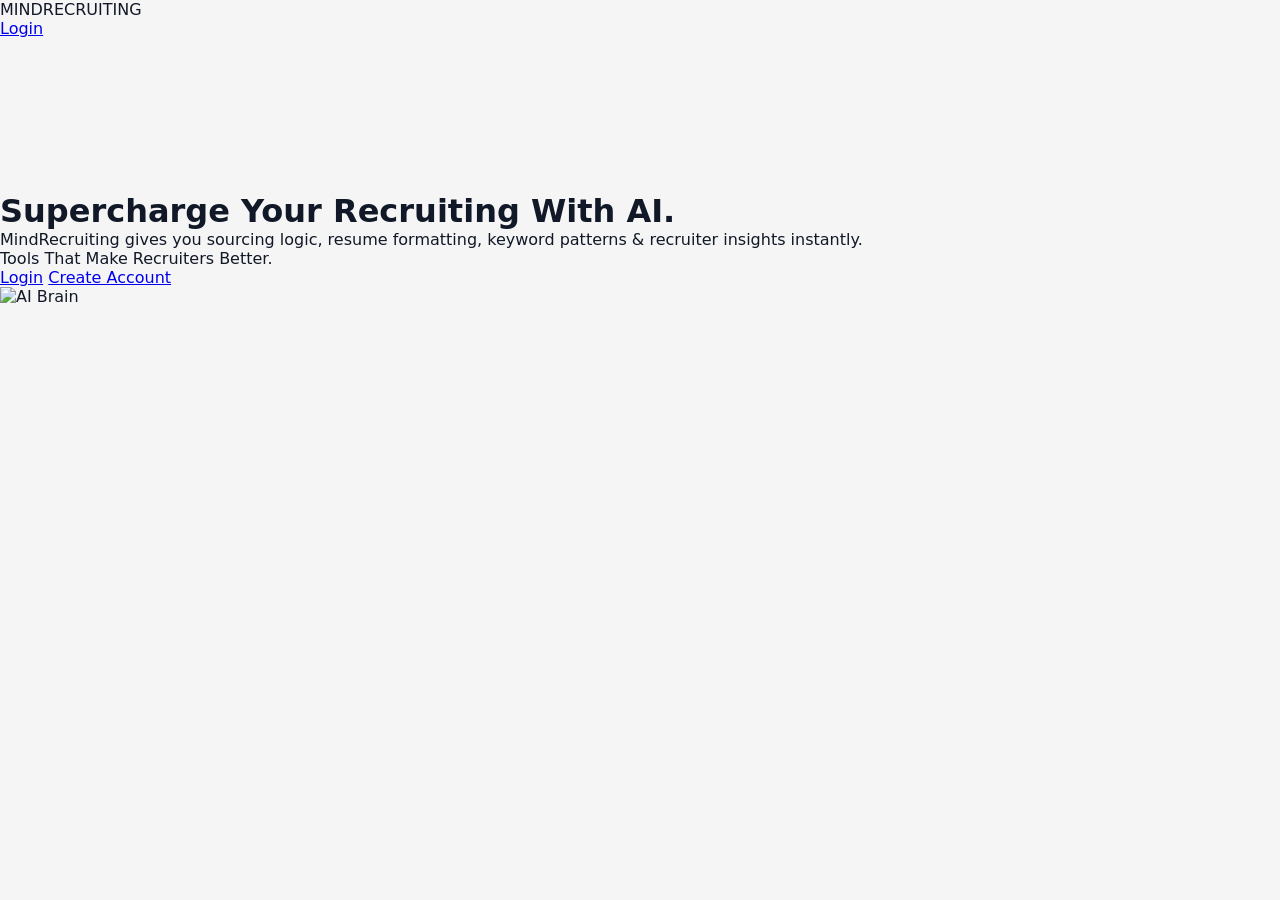
==== commit 5e5107e2: "Update index.html" ====
--- a/index.html
+++ b/index.html
@@ -3,102 +3,73 @@
 <head>
   <meta charset="UTF-8" />
   <meta name="viewport" content="width=device-width, initial-scale=1.0" />
-  <title>MindRecruiting – Helping recruiters perform better every single day</title>
+  <title>MindRecruiting – Supercharge Your Recruiting With AI</title>
   <link rel="stylesheet" href="style.css" />
 </head>
-<body class="page-light">
-  <!-- Top bar -->
-  <header class="top-nav">
-    <div class="top-nav-inner">
-      <div class="brand">MINDRECRUITING</div>
-      <nav class="top-links">
-        <a href="#why">Why</a>
-        <a href="#tools">Tools</a>
-      </nav>
+
+<body class="ai-page">
+
+  <!-- TOP NAV -->
+  <header class="top-nav-ai">
+    <div class="top-nav-inner-ai">
+      <div class="brand-ai">MINDRECRUITING</div>
+      <div class="nav-right-ai">
+        <a href="login.html" class="nav-btn-ai">Login</a>
+      </div>
     </div>
   </header>
 
-  <main>
-    <!-- HERO -->
-    <section class="hero-light">
-      <div class="hero-light-inner">
-        <!-- LEFT: TEXT + LOGIN CTA -->
-        <div class="hero-light-text">
-          <h1>Helping recruiters perform better every single day.</h1>
-          <p>
-            Practical tools and frameworks for recruiters who want to improve sourcing,
-            submission quality and daily execution – without drama.
-          </p>
+  <!-- HERO SECTION -->
+  <div class="hero-container-ai">
 
-          <div class="hero-light-actions">
-            <a href="login.html" class="btn btn-primary">Login</a>
-          </div>
+    <!-- VIDEO BACKGROUND -->
+    <video autoplay muted loop playsinline class="bg-video-ai">
+      <source src="https://cdn.pixabay.com/vimeo/448406514/neon-83708.mp4?width=1280" type="video/mp4" />
+    </video>
 
-          <p class="hero-note-light">
-            New here?
-            <a href="register.html">Create a free account</a>
-            to start using the tools.
-          </p>
+    <div class="hero-overlay-ai"></div>
 
-          <p class="hero-note-small">
-            Built for recruiters. No job seekers, no agencies, no fluff.
-          </p>
-        </div>
+    <!-- HERO CONTENT -->
+    <div class="hero-content-ai">
+      <h1 class="hero-title-ai">Supercharge Your Recruiting With AI.</h1>
 
-        <!-- RIGHT: REAL WORKPLACE IMAGE -->
-        <div class="hero-visual">
-          <img
-            src="https://images.unsplash.com/photo-1521737604893-d14cc237f11d?auto=format&fit=crop&w=1100&q=80"
-            alt="Recruiters working in an office"
-          />
-        </div>
+      <p class="hero-sub-ai">
+        MindRecruiting gives you sourcing logic, resume formatting,
+        keyword patterns & recruiter insights instantly.
+      </p>
+
+      <div class="rotating-lines-ai">
+        <span id="rotateText">Tools That Make Recruiters Better.</span>
       </div>
-    </section>
 
-    <!-- WHY -->
-    <section id="why" class="section-light">
-      <div class="section-inner">
-        <h2>Why MindRecruiting exists</h2>
-        <p>
-          Most tools are built for managers, not recruiters. MindRecruiting is focused on the
-          day-to-day – JDs, sourcing, resumes, follow-ups and performance.
-        </p>
+      <div class="hero-actions-ai">
+        <a href="login.html" class="btn-ai primary-ai">Login</a>
+        <a href="register.html" class="btn-ai secondary-ai">Create Account</a>
       </div>
-    </section>
+    </div>
 
-    <!-- TOOLS PREVIEW -->
-    <section id="tools" class="section-light section-muted">
-      <div class="section-inner">
-        <h2>What you’ll find inside</h2>
-        <div class="tool-preview-grid">
-          <div class="card-light">
-            <h3>Resume formatting</h3>
-            <p>Turn messy profiles into clean, consistent submissions.</p>
-          </div>
-          <div class="card-light">
-            <h3>JD → sourcing breakdown</h3>
-            <p>Convert JDs into titles, keywords, locations & competitor lists.</p>
-          </div>
-          <div class="card-light">
-            <h3>Boolean helper</h3>
-            <p>Simple patterns for LinkedIn, Google & job boards.</p>
-          </div>
-          <div class="card-light">
-            <h3>Recruiter problems</h3>
-            <p>No-shows, rejections, low response – with practical ideas to try.</p>
-          </div>
-        </div>
-        <p class="section-footnote">
-          To use these tools, <a href="register.html">create your free account</a> and then login.
-        </p>
-      </div>
-    </section>
-  </main>
+    <!-- RIGHT SIDE AI BRAIN IMAGE -->
+    <div class="hero-visual-ai">
+      <img src="https://i.ibb.co/87HCrvJ/ai-brain-blue.png" alt="AI Brain" />
+    </div>
 
-  <footer class="footer-light">
-    <p>© <span id="year"></span> MindRecruiting. All rights reserved.</p>
-  </footer>
+  </div>
 
   <script src="script.js"></script>
+  <script>
+    /* Rotating text */
+    const rotatingText = [
+      "Tools That Make Recruiters Better.",
+      "AI That Helps Recruiters Win Daily.",
+      "Smarter Sourcing. Cleaner Resumes. Better Submittals."
+    ];
+
+    let tIndex = 0;
+    setInterval(() => {
+      tIndex = (tIndex + 1) % rotatingText.length;
+      document.getElementById("rotateText").textContent = rotatingText[tIndex];
+    }, 3000);
+  </script>
+
 </body>
 </html>
--- a/style.css
+++ b/style.css
@@ -523,3 +523,10 @@
     grid-template-columns: minmax(0, 1fr);
   }
 }
+/* Hero image styling */
+.hero-visual img {
+  width: 100%;
+  border-radius: 1rem;
+  object-fit: cover;
+  box-shadow: 0 18px 40px rgba(15, 23, 42, 0.18);
+}
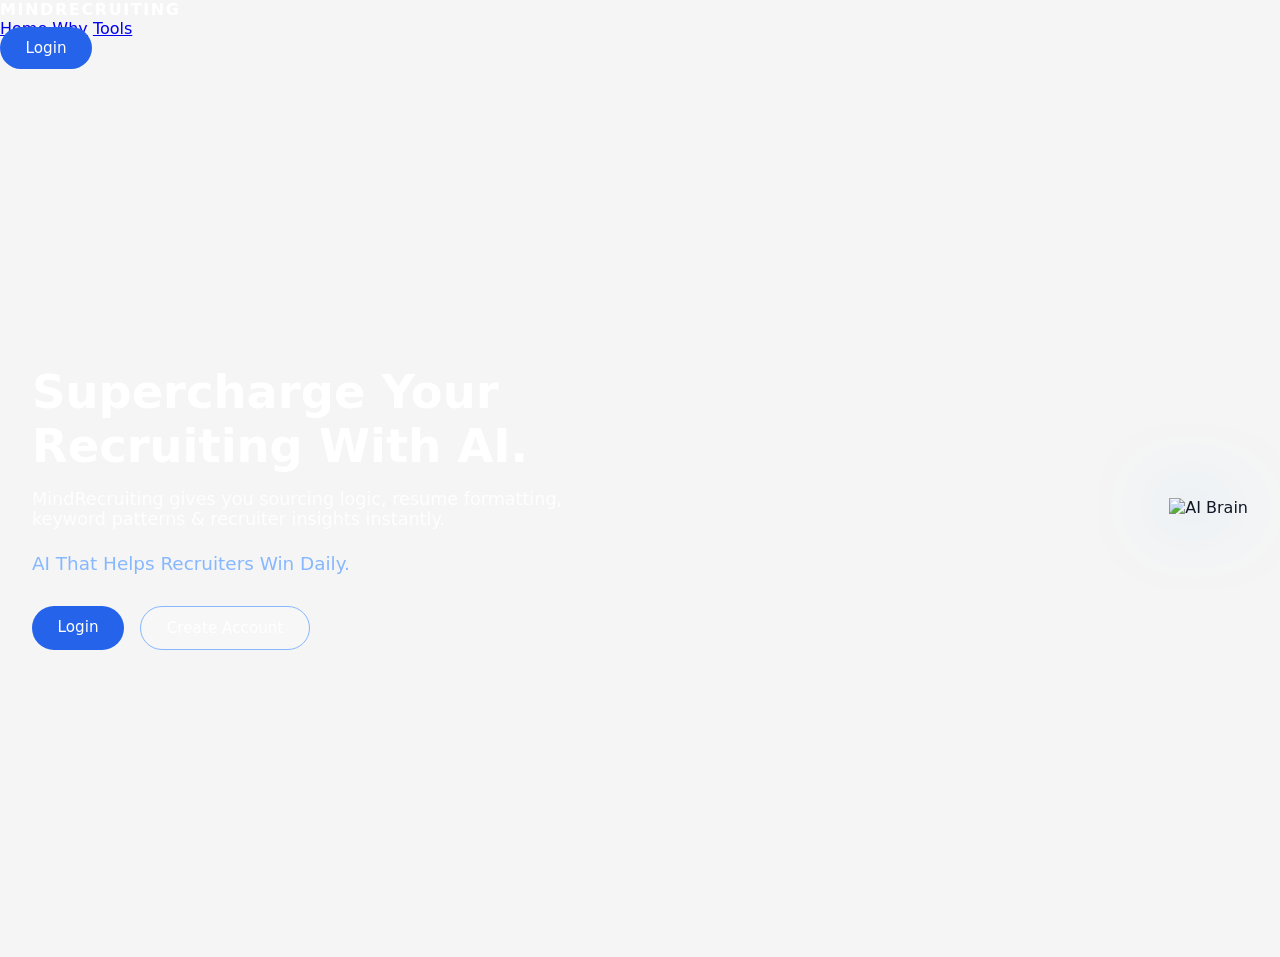
==== commit 8bb4c412: "Update index.html" ====
--- a/index.html
+++ b/index.html
@@ -3,35 +3,37 @@
 <head>
   <meta charset="UTF-8" />
   <meta name="viewport" content="width=device-width, initial-scale=1.0" />
-  <title>MindRecruiting – Supercharge Your Recruiting With AI</title>
+  <title>MindRecruiting – AI Tools for Recruiters</title>
   <link rel="stylesheet" href="style.css" />
 </head>
 
-<body class="ai-page">
+<body class="homepage-ai">
 
   <!-- TOP NAV -->
-  <header class="top-nav-ai">
-    <div class="top-nav-inner-ai">
+  <header class="nav-ai">
+    <div class="nav-inner-ai">
       <div class="brand-ai">MINDRECRUITING</div>
-      <div class="nav-right-ai">
-        <a href="login.html" class="nav-btn-ai">Login</a>
+
+      <nav class="nav-links-ai">
+        <a href="index.html">Home</a>
+        <a href="#">Why</a>
+        <a href="#">Tools</a>
+      </nav>
+
+      <div class="nav-actions-ai">
+        <a href="login.html" class="btn-ai small primary-ai">Login</a>
       </div>
     </div>
   </header>
 
   <!-- HERO SECTION -->
-  <div class="hero-container-ai">
+  <section class="hero-container-ai">
 
-    <!-- VIDEO BACKGROUND -->
-    <video autoplay muted loop playsinline class="bg-video-ai">
-      <source src="https://cdn.pixabay.com/vimeo/448406514/neon-83708.mp4?width=1280" type="video/mp4" />
-    </video>
-
-    <div class="hero-overlay-ai"></div>
-
-    <!-- HERO CONTENT -->
     <div class="hero-content-ai">
-      <h1 class="hero-title-ai">Supercharge Your Recruiting With AI.</h1>
+      <h1 class="hero-title-ai">
+        Supercharge Your <br />
+        Recruiting With AI.
+      </h1>
 
       <p class="hero-sub-ai">
         MindRecruiting gives you sourcing logic, resume formatting,
@@ -39,7 +41,7 @@
       </p>
 
       <div class="rotating-lines-ai">
-        <span id="rotateText">Tools That Make Recruiters Better.</span>
+        AI That Helps Recruiters Win Daily.
       </div>
 
       <div class="hero-actions-ai">
@@ -48,28 +50,11 @@
       </div>
     </div>
 
-    <!-- RIGHT SIDE AI BRAIN IMAGE -->
+    <!-- AI BRAIN IMAGE -->
     <div class="hero-visual-ai">
-      <img src="https://i.ibb.co/87HCrvJ/ai-brain-blue.png" alt="AI Brain" />
+      <img src="https://i.ibb.co/h2xgF1L/ai-brain-blue-premium.png" alt="AI Brain" />
     </div>
-
-  </div>
-
-  <script src="script.js"></script>
-  <script>
-    /* Rotating text */
-    const rotatingText = [
-      "Tools That Make Recruiters Better.",
-      "AI That Helps Recruiters Win Daily.",
-      "Smarter Sourcing. Cleaner Resumes. Better Submittals."
-    ];
-
-    let tIndex = 0;
-    setInterval(() => {
-      tIndex = (tIndex + 1) % rotatingText.length;
-      document.getElementById("rotateText").textContent = rotatingText[tIndex];
-    }, 3000);
-  </script>
+  </section>
 
 </body>
 </html>
--- a/style.css
+++ b/style.css
@@ -530,3 +530,131 @@
   object-fit: cover;
   box-shadow: 0 18px 40px rgba(15, 23, 42, 0.18);
 }
+
+/* ===== AI PREMIUM HOMEPAGE ===== */
+
+.ai-page {
+  margin: 0;
+  padding: 0;
+  overflow-x: hidden;
+  font-family: system-ui, sans-serif;
+}
+
+.top-nav-ai {
+  position: absolute;
+  width: 100%;
+  z-index: 20;
+  padding: 1.2rem 2rem;
+}
+
+.top-nav-inner-ai {
+  display: flex;
+  justify-content: space-between;
+  align-items: center;
+}
+
+.brand-ai {
+  color: #ffffff;
+  font-size: 1rem;
+  font-weight: 700;
+  letter-spacing: 0.1em;
+}
+
+.nav-btn-ai {
+  padding: 0.5rem 1.2rem;
+  background: rgba(255,255,255,0.2);
+  border-radius: 999px;
+  color: #ffffff;
+  font-size: 0.9rem;
+  text-decoration: none;
+  backdrop-filter: blur(6px);
+}
+
+.nav-btn-ai:hover {
+  background: rgba(255,255,255,0.4);
+}
+
+.bg-video-ai {
+  position: absolute;
+  top: 0;
+  left: 0;
+  width: 100%;
+  height: 100vh;
+  object-fit: cover;
+  z-index: 1;
+}
+
+.hero-overlay-ai {
+  position: absolute;
+  top: 0;
+  left: 0;
+  width: 100%;
+  height: 100vh;
+  background: rgba(0, 0, 0, 0.55);
+  z-index: 2;
+}
+
+.hero-container-ai {
+  position: relative;
+  height: 100vh;
+  display: flex;
+  justify-content: space-between;
+  align-items: center;
+  padding: 2rem;
+}
+
+.hero-content-ai {
+  position: relative;
+  z-index: 10;
+  max-width: 550px;
+  color: #ffffff;
+}
+
+.hero-title-ai {
+  font-size: 2.9rem;
+  font-weight: 700;
+  margin-bottom: 1rem;
+}
+
+.hero-sub-ai {
+  font-size: 1.1rem;
+  opacity: 0.9;
+  margin-bottom: 1.5rem;
+}
+
+.rotating-lines-ai {
+  font-size: 1.15rem;
+  margin-bottom: 2rem;
+  color: #87b7ff;
+  font-weight: 500;
+}
+
+.hero-actions-ai {
+  display: flex;
+  gap: 1rem;
+}
+
+.btn-ai {
+  padding: 0.75rem 1.6rem;
+  border-radius: 999px;
+  font-size: 0.95rem;
+  text-decoration: none;
+}
+
+.primary-ai {
+  background: #2563eb;
+  color: #ffffff;
+}
+
+.secondary-ai {
+  background: rgba(255,255,255,0.15);
+  color: #ffffff;
+  border: 1px solid #87b7ff;
+}
+
+.hero-visual-ai img {
+  position: relative;
+  z-index: 10;
+  width: 430px;
+  filter: drop-shadow(0 0 35px rgba(0,150,255,0.6));
+}
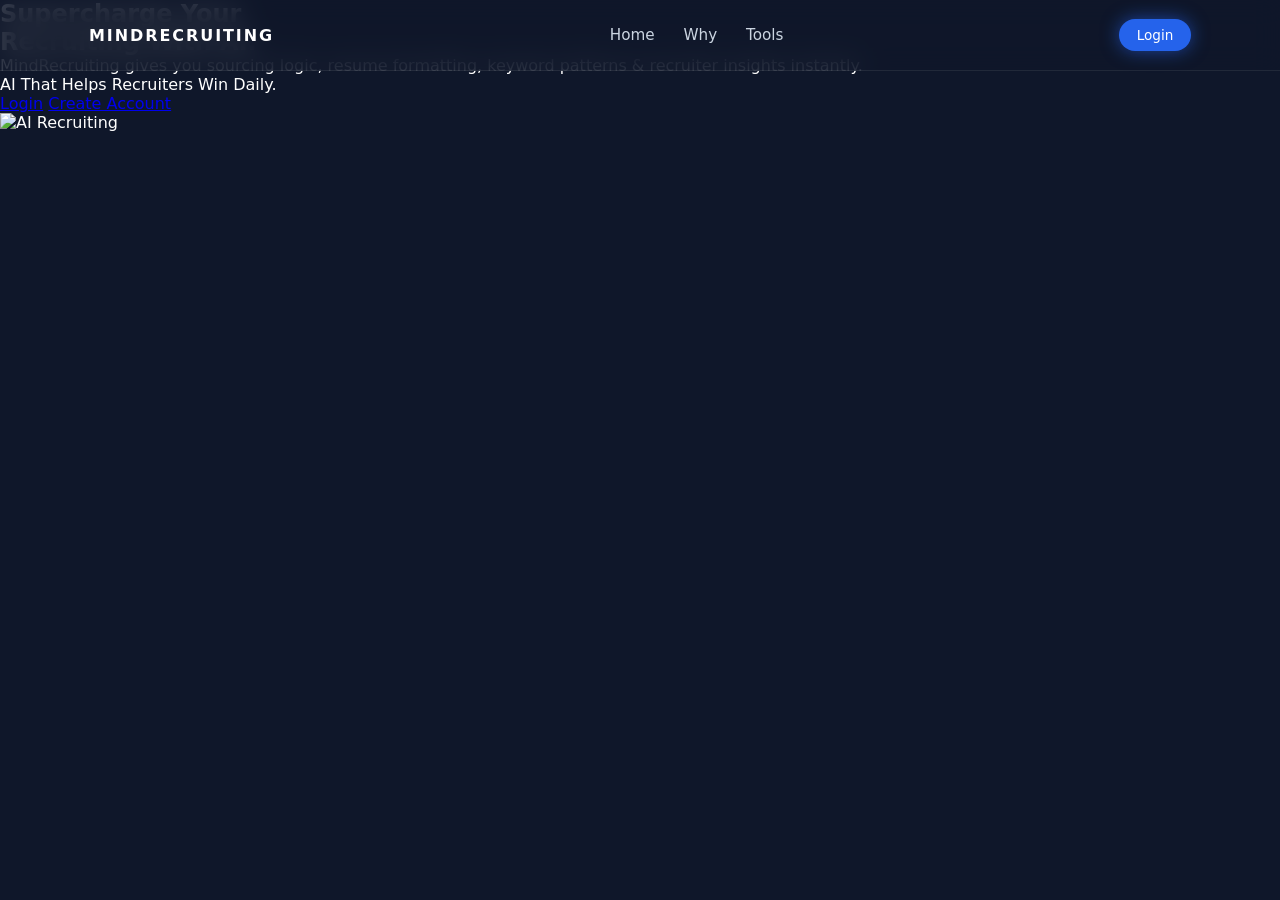
==== commit 9fb6ebeb: "Update index.html" ====
--- a/index.html
+++ b/index.html
@@ -9,13 +9,13 @@
 
 <body class="homepage-ai">
 
-  <!-- TOP NAV -->
+  <!-- NAVBAR -->
   <header class="nav-ai">
     <div class="nav-inner-ai">
       <div class="brand-ai">MINDRECRUITING</div>
 
       <nav class="nav-links-ai">
-        <a href="index.html">Home</a>
+        <a href="#">Home</a>
         <a href="#">Why</a>
         <a href="#">Tools</a>
       </nav>
@@ -27,32 +27,31 @@
   </header>
 
   <!-- HERO SECTION -->
-  <section class="hero-container-ai">
+  <section class="hero">
+    <div class="hero-content">
+      <h1>Supercharge Your<br>Recruiting With AI.</h1>
 
-    <div class="hero-content-ai">
-      <h1 class="hero-title-ai">
-        Supercharge Your <br />
-        Recruiting With AI.
-      </h1>
-
-      <p class="hero-sub-ai">
+      <p class="hero-sub">
         MindRecruiting gives you sourcing logic, resume formatting,
         keyword patterns & recruiter insights instantly.
       </p>
 
-      <div class="rotating-lines-ai">
+      <p class="hero-tagline">
         AI That Helps Recruiters Win Daily.
-      </div>
+      </p>
 
-      <div class="hero-actions-ai">
-        <a href="login.html" class="btn-ai primary-ai">Login</a>
-        <a href="register.html" class="btn-ai secondary-ai">Create Account</a>
+      <div class="hero-buttons">
+        <a href="login.html" class="btn-primary-lg">Login</a>
+        <a href="register.html" class="btn-outline-lg">Create Account</a>
       </div>
     </div>
 
-    <!-- AI BRAIN IMAGE -->
-    <div class="hero-visual-ai">
-      <img src="https://i.ibb.co/h2xgF1L/ai-brain-blue-premium.png" alt="AI Brain" />
+    <!-- AI Image (Guaranteed to work) -->
+    <div class="hero-image">
+      <img 
+        src="https://cdn.pixabay.com/photo/2023/02/08/16/42/ai-7777328_1280.png"
+        alt="AI Recruiting"
+      />
     </div>
   </section>
 
--- a/style.css
+++ b/style.css
@@ -1,660 +1,152 @@
+/* RESET */
 * {
   margin: 0;
   padding: 0;
   box-sizing: border-box;
 }
 
-body,
-.page-light {
+body, html {
   font-family: system-ui, -apple-system, BlinkMacSystemFont, "Segoe UI", sans-serif;
-  background: #f5f5f5;
-  color: #111827;
+  background: #0f172a;
+  color: #ffffff;
+  overflow-x: hidden;
 }
 
-/* ---------- TOP NAV FOR HOME ---------- */
-
-.top-nav {
-  background: #ffffff;
-  border-bottom: 1px solid #e5e7eb;
+/* NAVBAR */
+.nav-ai {
+  width: 100%;
+  padding: 1.2rem 0;
+  background: rgba(15, 23, 42, 0.8);
+  border-bottom: 1px solid rgba(255, 255, 255, 0.08);
+  backdrop-filter: blur(14px);
+  position: fixed;
+  top: 0;
+  z-index: 50;
 }
 
-.top-nav-inner {
-  max-width: 1120px;
+.nav-inner-ai {
+  max-width: 1150px;
   margin: 0 auto;
-  padding: 0.85rem 1.25rem;
-  display: flex;
-  align-items: center;
-  justify-content: space-between;
-  gap: 1.5rem;
-}
-
-.brand {
-  font-weight: 700;
-  font-size: 1rem;
-  letter-spacing: 0.08em;
-  text-transform: uppercase;
-}
-
-.top-links {
-  display: flex;
-  gap: 1.5rem;
-  font-size: 0.9rem;
-}
-
-.top-links a {
-  text-decoration: none;
-  color: #4b5563;
-}
-
-.top-links a:hover {
-  color: #111827;
-}
-
-.top-actions {
-  display: flex;
-  gap: 0.75rem;
-}
-
-/* ---------- BUTTONS ---------- */
-
-.btn {
-  border: none;
-  border-radius: 999px;
-  padding: 0.55rem 1.4rem;
-  font-size: 0.9rem;
-  cursor: pointer;
-  display: inline-flex;
-  align-items: center;
-  justify-content: center;
-  text-decoration: none;
-  font-weight: 500;
-}
-
-.btn-primary {
-  background: #2563eb;
-  color: #ffffff;
-}
-
-.btn-primary:hover {
-  background: #1d4ed8;
-}
-
-.btn-outline {
-  background: #ffffff;
-  border: 1px solid #d1d5db;
-  color: #111827;
-}
-
-.btn-outline:hover {
-  background: #f3f4f6;
-}
-
-.btn-ghost {
-  background: transparent;
-  border: 1px solid transparent;
-  color: #111827;
-}
-
-.btn-ghost:hover {
-  background: #f3f4f6;
-}
-
-.full {
-  width: 100%;
-}
-
-/* ---------- HERO HOME ---------- */
-
-.hero-light {
-  background: #ffffff;
-  border-bottom: 1px solid #e5e7eb;
-}
-
-.hero-light-inner {
-  max-width: 1120px;
-  margin: 0 auto;
-  padding: 3.5rem 1.25rem 3rem;
-  display: grid;
-  grid-template-columns: minmax(0, 1.3fr) minmax(0, 1fr);
-  gap: 2.5rem;
-  align-items: center;
-}
-
-.hero-light-text h1 {
-  font-size: clamp(2rem, 3.3vw, 2.7rem);
-  margin-bottom: 1rem;
-}
-
-.hero-light-text p {
-  color: #4b5563;
-}
-
-.hero-light-actions {
-  margin-top: 1.7rem;
-  display: flex;
-  gap: 0.75rem;
-  flex-wrap: wrap;
-}
-
-.hero-note-light {
-  margin-top: 0.9rem;
-  font-size: 0.9rem;
-  color: #6b7280;
-}
-
-.hero-light-card {
-  background: #f9fafb;
-  border-radius: 1rem;
-  padding: 1.6rem 1.75rem;
-  border: 1px solid #e5e7eb;
-}
-
-.hero-light-card h2 {
-  margin-bottom: 0.4rem;
-}
-
-.hero-light-card p,
-.hero-light-card ul {
-  font-size: 0.9rem;
-  color: #4b5563;
-}
-
-.hero-light-card ul {
-  margin-top: 0.6rem;
-  padding-left: 1.1rem;
-}
-
-.hero-card-footer {
-  margin-top: 0.8rem;
-  font-size: 0.85rem;
-  color: #6b7280;
-}
-
-/* ---------- HOME SECTIONS ---------- */
-
-.section-light {
-  padding: 3rem 1.25rem;
-}
-
-.section-muted {
-  background: #f9fafb;
-  border-top: 1px solid #e5e7eb;
-  border-bottom: 1px solid #e5e7eb;
-}
-
-.section-inner {
-  max-width: 1120px;
-  margin: 0 auto;
-}
-
-.section-light h2 {
-  font-size: 1.4rem;
-  margin-bottom: 0.7rem;
-}
-
-.section-light p {
-  color: #4b5563;
-}
-
-.tool-preview-grid {
-  display: grid;
-  grid-template-columns: repeat(4, minmax(0, 1fr));
-  gap: 1rem;
-  margin-top: 1.2rem;
-}
-
-.card-light {
-  background: #ffffff;
-  border-radius: 0.9rem;
-  border: 1px solid #e5e7eb;
-  padding: 1rem 1.05rem;
-}
-
-.card-light h3 {
-  font-size: 1rem;
-  margin-bottom: 0.3rem;
-}
-
-.card-light p {
-  font-size: 0.9rem;
-  color: #4b5563;
-}
-
-.section-footnote {
-  margin-top: 1.2rem;
-  font-size: 0.9rem;
-  color: #6b7280;
-}
-
-.section-footnote a {
-  color: #2563eb;
-}
-
-.footer-light {
-  text-align: center;
-  font-size: 0.8rem;
-  color: #6b7280;
-  padding: 1.2rem 1.25rem 1.4rem;
-}
-
-/* ---------- AUTH PAGES (LOGIN / REGISTER) ---------- */
-
-.auth-page {
-  background: #f3f4f6;
-}
-
-.auth-wrapper {
-  min-height: 100vh;
-  display: flex;
-  align-items: center;
-  justify-content: center;
-  padding: 2.5rem 1rem;
-}
-
-.auth-card {
-  background: #ffffff;
-  border-radius: 1rem;
-  border: 1px solid #e5e7eb;
-  padding: 2.1rem 2.2rem;
-  max-width: 420px;
-  width: 100%;
-}
-
-.auth-card h1 {
-  font-size: 1.4rem;
-  margin-bottom: 0.5rem;
-}
-
-.auth-sub {
-  font-size: 0.9rem;
-  color: #4b5563;
-  margin-bottom: 1.2rem;
-}
-
-.field {
-  margin-bottom: 0.9rem;
-}
-
-.field label {
-  display: block;
-  font-size: 0.85rem;
-  margin-bottom: 0.25rem;
-  color: #374151;
-}
-
-.field input,
-.field textarea {
-  width: 100%;
-  border-radius: 0.55rem;
-  border: 1px solid #d1d5db;
-  padding: 0.55rem 0.7rem;
-  font-size: 0.9rem;
-}
-
-.field textarea {
-  resize: vertical;
-}
-
-.field input:focus,
-.field textarea:focus {
-  border-color: #2563eb;
-  outline: none;
-}
-
-.form-error {
-  font-size: 0.85rem;
-  color: #dc2626;
-  margin-top: 0.3rem;
-}
-
-.form-success {
-  font-size: 0.85rem;
-  color: #16a34a;
-  margin-top: 0.3rem;
-}
-
-.auth-footer-text {
-  margin-top: 1rem;
-  font-size: 0.9rem;
-  color: #4b5563;
-}
-
-.auth-footer-text a {
-  color: #2563eb;
-}
-
-/* ---------- DASHBOARD LAYOUT ---------- */
-
-.layout {
-  min-height: 100vh;
-  display: flex;
-}
-
-/* SIDEBAR */
-
-.sidebar {
-  width: 245px;
-  background: #ffffff;
-  border-right: 1px solid #e5e7eb;
-  padding: 1.3rem 1rem 1rem;
-  display: flex;
-  flex-direction: column;
-  gap: 1.2rem;
-}
-
-.sidebar-header {
-  margin-bottom: 0.75rem;
-}
-
-.brand-small {
-  font-weight: 600;
-  font-size: 0.9rem;
-  letter-spacing: 0.08em;
-  text-transform: uppercase;
-}
-
-.user-email {
-  font-size: 0.85rem;
-  color: #6b7280;
-  margin-top: 0.35rem;
-  word-break: break-all;
-}
-
-.sidebar-nav {
-  display: flex;
-  flex-direction: column;
-  gap: 0.4rem;
-  flex: 1;
-}
-
-.sidebar-link {
-  border-radius: 0.55rem;
-  border: none;
-  background: transparent;
-  text-align: left;
-  padding: 0.45rem 0.6rem;
-  font-size: 0.9rem;
-  cursor: pointer;
-  color: #4b5563;
-}
-
-.sidebar-link:hover {
-  background: #f3f4f6;
-}
-
-.sidebar-link.active {
-  background: #e5edff;
-  color: #1d4ed8;
-}
-
-/* logout */
-
-.btn-logout {
-  border-radius: 999px;
-  border: 1px solid #e5e7eb;
-  background: #ffffff;
-  padding: 0.45rem 0.9rem;
-  font-size: 0.85rem;
-  cursor: pointer;
-  color: #6b7280;
-}
-
-.btn-logout:hover {
-  background: #f3f4f6;
-}
-
-/* MAIN PANEL */
-
-.main-panel {
-  flex: 1;
-  padding: 1.5rem 1.7rem 2rem;
-  overflow-y: auto;
-}
-
-.panel {
-  display: none;
-}
-
-.panel.active {
-  display: block;
-}
-
-.panel h1 {
-  font-size: 1.35rem;
-  margin-bottom: 0.4rem;
-}
-
-.panel-sub {
-  font-size: 0.9rem;
-  color: #4b5563;
-  margin-bottom: 1.3rem;
-}
-
-.panel-grid {
-  display: grid;
-  grid-template-columns: minmax(0, 1fr) minmax(0, 1fr);
-  gap: 1.3rem;
-}
-
-.panel-grid.single {
-  grid-template-columns: minmax(0, 1fr);
-}
-
-.panel-column {
-  background: #ffffff;
-  border-radius: 0.9rem;
-  padding: 1.1rem 1.1rem 1rem;
-  border: 1px solid #e5e7eb;
-}
-
-/* lists */
-
-.problem-list,
-.checklist {
-  margin-top: 0.8rem;
-  padding-left: 1.1rem;
-  color: #4b5563;
-  font-size: 0.9rem;
-}
-
-.problem-list li,
-.checklist li {
-  margin-bottom: 0.3rem;
-}
-
-.template-block {
-  margin-top: 1rem;
-  background: #ffffff;
-  border-radius: 0.9rem;
-  border: 1px solid #e5e7eb;
-  padding: 1rem;
-}
-
-.template-block pre {
-  background: #f9fafb;
-  border-radius: 0.6rem;
-  padding: 0.8rem;
-  font-size: 0.85rem;
-  overflow-x: auto;
-}
-
-/* ---------- RESPONSIVE ---------- */
-
-@media (max-width: 900px) {
-  .hero-light-inner {
-    grid-template-columns: minmax(0, 1fr);
-  }
-}
-
-@media (max-width: 768px) {
-  .tool-preview-grid {
-    grid-template-columns: repeat(2, minmax(0, 1fr));
-  }
-
-  .layout {
-    flex-direction: column;
-  }
-
-  .sidebar {
-    width: 100%;
-    flex-direction: row;
-    align-items: center;
-    gap: 0.6rem;
-    overflow-x: auto;
-  }
-
-  .sidebar-nav {
-    flex-direction: row;
-    flex-wrap: wrap;
-    gap: 0.35rem;
-  }
-
-  .main-panel {
-    padding: 1.1rem 1rem 1.6rem;
-  }
-
-  .panel-grid {
-    grid-template-columns: minmax(0, 1fr);
-  }
-}
-
-@media (max-width: 500px) {
-  .tool-preview-grid {
-    grid-template-columns: minmax(0, 1fr);
-  }
-}
-/* Hero image styling */
-.hero-visual img {
-  width: 100%;
-  border-radius: 1rem;
-  object-fit: cover;
-  box-shadow: 0 18px 40px rgba(15, 23, 42, 0.18);
-}
-
-/* ===== AI PREMIUM HOMEPAGE ===== */
-
-.ai-page {
-  margin: 0;
-  padding: 0;
-  overflow-x: hidden;
-  font-family: system-ui, sans-serif;
-}
-
-.top-nav-ai {
-  position: absolute;
-  width: 100%;
-  z-index: 20;
-  padding: 1.2rem 2rem;
-}
-
-.top-nav-inner-ai {
+  padding: 0 1.5rem;
   display: flex;
   justify-content: space-between;
   align-items: center;
 }
 
 .brand-ai {
-  color: #ffffff;
   font-size: 1rem;
   font-weight: 700;
-  letter-spacing: 0.1em;
-}
-
-.nav-btn-ai {
-  padding: 0.5rem 1.2rem;
-  background: rgba(255,255,255,0.2);
-  border-radius: 999px;
-  color: #ffffff;
-  font-size: 0.9rem;
-  text-decoration: none;
-  backdrop-filter: blur(6px);
-}
-
-.nav-btn-ai:hover {
-  background: rgba(255,255,255,0.4);
-}
-
-.bg-video-ai {
-  position: absolute;
-  top: 0;
-  left: 0;
-  width: 100%;
-  height: 100vh;
-  object-fit: cover;
-  z-index: 1;
-}
-
-.hero-overlay-ai {
-  position: absolute;
-  top: 0;
-  left: 0;
-  width: 100%;
-  height: 100vh;
-  background: rgba(0, 0, 0, 0.55);
-  z-index: 2;
-}
-
-.hero-container-ai {
-  position: relative;
-  height: 100vh;
-  display: flex;
-  justify-content: space-between;
-  align-items: center;
-  padding: 2rem;
-}
-
-.hero-content-ai {
-  position: relative;
-  z-index: 10;
-  max-width: 550px;
+  letter-spacing: 0.12em;
+  text-transform: uppercase;
   color: #ffffff;
 }
 
-.hero-title-ai {
-  font-size: 2.9rem;
-  font-weight: 700;
-  margin-bottom: 1rem;
+.nav-links-ai {
+  display: flex;
+  gap: 1.8rem;
 }
 
-.hero-sub-ai {
-  font-size: 1.1rem;
-  opacity: 0.9;
-  margin-bottom: 1.5rem;
+.nav-links-ai a {
+  color: #cbd5e1;
+  text-decoration: none;
+  font-size: 0.95rem;
 }
 
-.rotating-lines-ai {
-  font-size: 1.15rem;
-  margin-bottom: 2rem;
-  color: #87b7ff;
-  font-weight: 500;
+.nav-links-ai a:hover {
+  color: #ffffff;
 }
 
-.hero-actions-ai {
-  display: flex;
-  gap: 1rem;
+.nav-actions-ai .small {
+  padding: 0.5rem 1.1rem;
+  font-size: 0.85rem;
 }
 
+/* BUTTONS */
 .btn-ai {
-  padding: 0.75rem 1.6rem;
+  padding: 0.9rem 1.9rem;
   border-radius: 999px;
-  font-size: 0.95rem;
+  font-size: 1rem;
   text-decoration: none;
+  cursor: pointer;
+  transition: 0.25s ease;
+  display: inline-flex;
+  align-items: center;
 }
 
 .primary-ai {
   background: #2563eb;
   color: #ffffff;
+  box-shadow: 0 0 18px rgba(37, 99, 235, 0.6);
+}
+.primary-ai:hover {
+  background: #1e40af;
+  box-shadow: 0 0 25px rgba(37, 99, 235, 1);
 }
 
 .secondary-ai {
-  background: rgba(255,255,255,0.15);
+  border: 1px solid #a8d2ff;
+  background: rgba(255, 255, 255, 0.1);
   color: #ffffff;
-  border: 1px solid #87b7ff;
+}
+.secondary-ai:hover {
+  background: rgba(255, 255, 255, 0.2);
 }
 
-.hero-visual-ai img {
-  position: relative;
-  z-index: 10;
-  width: 430px;
-  filter: drop-shadow(0 0 35px rgba(0,150,255,0.6));
+/* HERO SECTION */
+.hero-container-ai {
+  display: flex;
+  justify-content: space-between;
+  align-items: center;
+  padding: 7rem 3rem 4rem;
+  max-width: 1200px;
+  margin: 0 auto;
+  min-height: 100vh;
 }
+
+.hero-content-ai {
+  max-width: 550px;
+  animation: fadeInLeft 1.2s ease-out;
+}
+
+.hero-title-ai {
+  font-size: 3.4rem;
+  font-weight: 700;
+  line-height: 1.2;
+  text-shadow: 0 0 25px rgba(0, 123, 255, 0.4);
+}
+
+.hero-sub-ai {
+  margin-top: 1rem;
+  opacity: 0.9;
+  font-size: 1.1rem;
+  line-height: 1.6rem;
+}
+
+.rotating-lines-ai {
+  margin-top: 1.2rem;
+  font-size: 1.25rem;
+  color: #60a5fa;
+  font-weight: 600;
+  text-shadow: 0 0 10px rgba(96, 165, 250, 0.9);
+}
+
+.hero-actions-ai {
+  margin-top: 2.2rem;
+  display: flex;
+  gap: 1rem;
+}
+
+/* ANIMATION */
+@keyframes fadeInLeft {
+  from {
+    opacity: 0;
+    transform: translateX(-30px);
+  }
+  to {
+    opacity: 1;
+    transform: translateX(0);
+  }
+}
+
+/* AI BRAIN IMAGE */
+.he
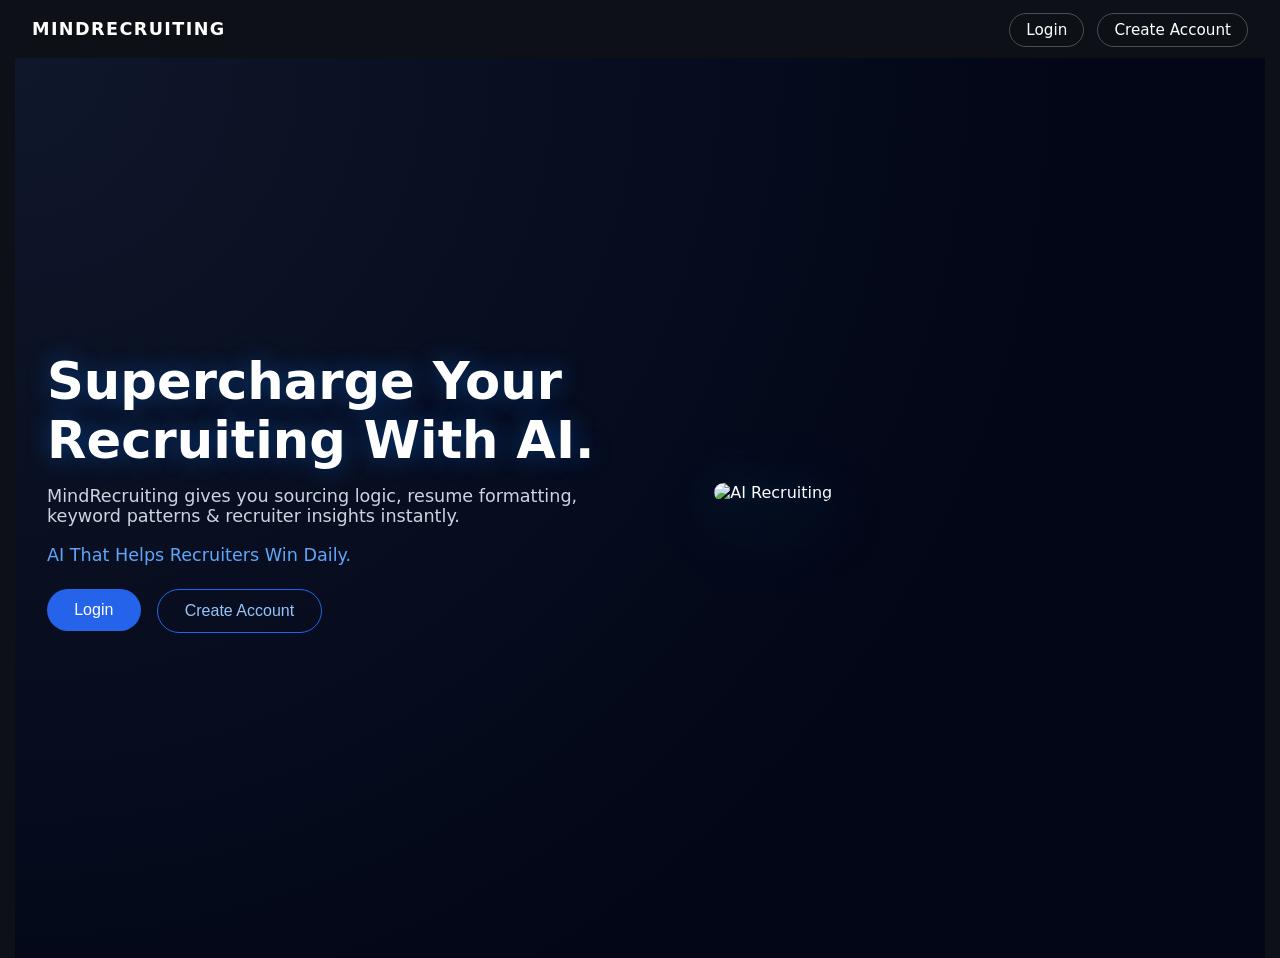
==== commit c089b5a4: "Update index.html" ====
--- a/index.html
+++ b/index.html
@@ -3,57 +3,162 @@
 <head>
   <meta charset="UTF-8" />
   <meta name="viewport" content="width=device-width, initial-scale=1.0" />
-  <title>MindRecruiting – AI Tools for Recruiters</title>
+  <title>MindRecruiting</title>
   <link rel="stylesheet" href="style.css" />
+  <style>
+    body {
+      margin: 0;
+      background: #0d1117;
+      font-family: system-ui, sans-serif;
+      color: #ffffff;
+    }
+
+    .top-nav {
+      padding: 1.2rem 2rem;
+      display: flex;
+      align-items: center;
+      justify-content: space-between;
+      background: transparent;
+    }
+
+    .brand {
+      font-size: 1.1rem;
+      font-weight: 700;
+      letter-spacing: 0.08em;
+    }
+
+    .top-nav a {
+      color: #fff;
+      text-decoration: none;
+      font-size: 0.95rem;
+      padding: 0.45rem 1rem;
+      border-radius: 100px;
+      border: 1px solid rgba(255,255,255,0.25);
+    }
+
+    .top-nav a:hover {
+      background: rgba(255,255,255,0.15);
+    }
+
+    /* HERO */
+    .hero {
+      padding: 4rem 2rem 6rem;
+      max-width: 1250px;
+      margin: auto;
+      display: grid;
+      grid-template-columns: 1.2fr 1fr;
+      gap: 2.8rem;
+      align-items: center;
+    }
+
+    .hero h1 {
+      font-size: 3.2rem;
+      line-height: 1.15;
+      margin-bottom: 1rem;
+      font-weight: 700;
+    }
+
+    .hero p {
+      font-size: 1.1rem;
+      margin-bottom: 1.2rem;
+      color: #cbd5e1;
+    }
+
+    .hero .buttons {
+      display: flex;
+      gap: 1rem;
+      margin-top: 1.5rem;
+    }
+
+    .btn {
+      padding: 0.75rem 1.7rem;
+      border-radius: 999px;
+      font-size: 1rem;
+      border: none;
+      cursor: pointer;
+      font-weight: 500;
+    }
+
+    .btn-primary {
+      background: #2563eb;
+      color: #fff;
+    }
+
+    .btn-primary:hover {
+      background: #1e4fd0;
+    }
+
+    .btn-outline {
+      background: transparent;
+      border: 1px solid #2563eb;
+      color: #93c5fd;
+    }
+
+    .btn-outline:hover {
+      background: rgba(37, 99, 235, 0.2);
+    }
+
+    /* IMAGE */
+    .hero img {
+      width: 100%;
+      max-width: 520px;
+      border-radius: 1rem;
+      object-fit: cover;
+      filter: drop-shadow(0 0 25px rgba(0, 150, 255, 0.4));
+      animation: float 5s infinite ease-in-out;
+    }
+
+    @keyframes float {
+      0%, 100% { transform: translateY(0px); }
+      50% { transform: translateY(-10px); }
+    }
+
+  </style>
 </head>
 
-<body class="homepage-ai">
-
-  <!-- NAVBAR -->
-  <header class="nav-ai">
-    <div class="nav-inner-ai">
-      <div class="brand-ai">MINDRECRUITING</div>
-
-      <nav class="nav-links-ai">
-        <a href="#">Home</a>
-        <a href="#">Why</a>
-        <a href="#">Tools</a>
-      </nav>
-
-      <div class="nav-actions-ai">
-        <a href="login.html" class="btn-ai small primary-ai">Login</a>
-      </div>
+<body>
+  <!-- TOP NAV -->
+  <div class="top-nav">
+    <div class="brand">MINDRECRUITING</div>
+    <div>
+      <a href="login.html">Login</a>
+      <a href="register.html" style="margin-left:8px;">Create Account</a>
     </div>
-  </header>
+  </div>
 
   <!-- HERO SECTION -->
   <section class="hero">
-    <div class="hero-content">
+    <div class="hero-text">
       <h1>Supercharge Your<br>Recruiting With AI.</h1>
 
-      <p class="hero-sub">
-        MindRecruiting gives you sourcing logic, resume formatting,
+      <p>
+        MindRecruiting gives you sourcing logic, resume formatting,<br>
         keyword patterns & recruiter insights instantly.
       </p>
 
-      <p class="hero-tagline">
+      <p style="color:#60a5fa; font-size:1.1rem; margin-top:10px;">
         AI That Helps Recruiters Win Daily.
       </p>
 
-      <div class="hero-buttons">
-        <a href="login.html" class="btn-primary-lg">Login</a>
-        <a href="register.html" class="btn-outline-lg">Create Account</a>
+      <div class="buttons">
+        <a href="login.html">
+          <button class="btn btn-primary">Login</button>
+        </a>
+
+        <a href="register.html">
+          <button class="btn btn-outline">Create Account</button>
+        </a>
       </div>
     </div>
 
-    <!-- AI Image (Guaranteed to work) -->
     <div class="hero-image">
       <img 
-        src="https://cdn.pixabay.com/photo/2023/02/08/16/42/ai-7777328_1280.png"
+        src="https://images.unsplash.com/photo-1677442136019-21780ecad995?auto=format&fit=crop&w=800&q=80"
         alt="AI Recruiting"
       />
     </div>
   </section>
 
+  <script src="script.js"></script>
 </body>
 </html>
--- a/style.css
+++ b/style.css
@@ -16,7 +16,7 @@
 .nav-ai {
   width: 100%;
   padding: 1.2rem 0;
-  background: rgba(15, 23, 42, 0.8);
+  background: rgba(15, 23, 42, 0.7);
   border-bottom: 1px solid rgba(255, 255, 255, 0.08);
   backdrop-filter: blur(14px);
   position: fixed;
@@ -78,22 +78,43 @@
   color: #ffffff;
   box-shadow: 0 0 18px rgba(37, 99, 235, 0.6);
 }
+
 .primary-ai:hover {
   background: #1e40af;
   box-shadow: 0 0 25px rgba(37, 99, 235, 1);
 }
 
-.secondary-ai {
-  border: 1px solid #a8d2ff;
-  background: rgba(255, 255, 255, 0.1);
-  color: #ffffff;
+.btn-primary-lg {
+  background: #2563eb;
+  padding: 0.9rem 2rem;
+  border-radius: 999px;
+  color: white;
+  font-size: 1rem;
+  text-decoration: none;
+  font-weight: 600;
+  margin-right: 1rem;
 }
-.secondary-ai:hover {
-  background: rgba(255, 255, 255, 0.2);
+
+.btn-primary-lg:hover {
+  background: #1e40af;
+}
+
+.btn-outline-lg {
+  padding: 0.9rem 2rem;
+  border-radius: 999px;
+  border: 2px solid #60a5fa;
+  color: #60a5fa;
+  font-size: 1rem;
+  text-decoration: none;
+  font-weight: 600;
+}
+
+.btn-outline-lg:hover {
+  background: rgba(255, 255, 255, 0.15);
 }
 
 /* HERO SECTION */
-.hero-container-ai {
+.hero {
   display: flex;
   justify-content: space-between;
   align-items: center;
@@ -101,52 +122,66 @@
   max-width: 1200px;
   margin: 0 auto;
   min-height: 100vh;
+  background: radial-gradient(circle at top left, #0f172a, #020617 70%);
 }
 
-.hero-content-ai {
-  max-width: 550px;
+.hero-content {
+  max-width: 520px;
   animation: fadeInLeft 1.2s ease-out;
 }
 
-.hero-title-ai {
-  font-size: 3.4rem;
+.hero h1 {
+  font-size: 3.5rem;
+  line-height: 1.2;
   font-weight: 700;
-  line-height: 1.2;
+  margin-bottom: 1rem;
   text-shadow: 0 0 25px rgba(0, 123, 255, 0.4);
 }
 
-.hero-sub-ai {
-  margin-top: 1rem;
-  opacity: 0.9;
-  font-size: 1.1rem;
-  line-height: 1.6rem;
+.hero-sub {
+  font-size: 1.15rem;
+  color: #d1d5db;
+  margin-bottom: 1.2rem;
 }
 
-.rotating-lines-ai {
-  margin-top: 1.2rem;
-  font-size: 1.25rem;
+.hero-tagline {
+  font-size: 1.2rem;
   color: #60a5fa;
   font-weight: 600;
-  text-shadow: 0 0 10px rgba(96, 165, 250, 0.9);
+  margin-bottom: 2rem;
 }
 
-.hero-actions-ai {
-  margin-top: 2.2rem;
-  display: flex;
-  gap: 1rem;
+/* HERO IMAGE */
+.hero-image img {
+  width: 450px;
+  border-radius: 1rem;
+  object-fit: cover;
+  animation: float 5s ease-in-out infinite;
+  box-shadow: 0 25px 50px rgba(0, 0, 0, 0.45);
 }
 
-/* ANIMATION */
+/* FLOAT EFFECT */
+@keyframes float {
+  0% { transform: translateY(0px); }
+  50% { transform: translateY(-14px); }
+  100% { transform: translateY(0px); }
+}
+
+/* FADE IN EFFECT */
 @keyframes fadeInLeft {
-  from {
-    opacity: 0;
-    transform: translateX(-30px);
+  from { opacity: 0; transform: translateX(-30px); }
+  to { opacity: 1; transform: translateX(0); }
+}
+
+/* RESPONSIVE */
+@media (max-width: 900px) {
+  .hero {
+    flex-direction: column;
+    text-align: center;
+    padding-top: 8rem;
   }
-  to {
-    opacity: 1;
-    transform: translateX(0);
+  .hero-image img {
+    margin-top: 2rem;
+    width: 300px;
   }
 }
-
-/* AI BRAIN IMAGE */
-.he
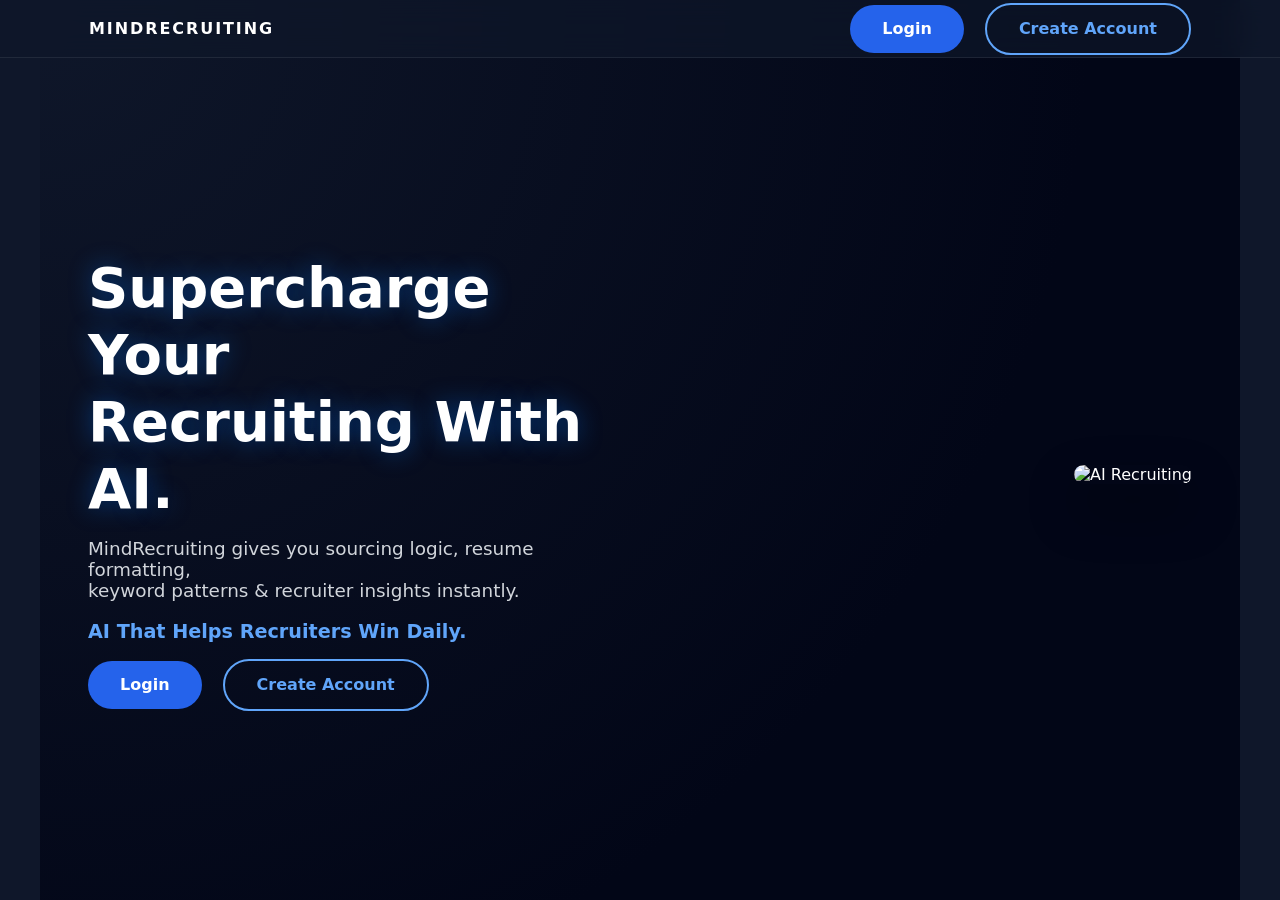
==== commit a8e8eff6: "Update index.html" ====
--- a/index.html
+++ b/index.html
@@ -5,155 +5,43 @@
   <meta name="viewport" content="width=device-width, initial-scale=1.0" />
   <title>MindRecruiting</title>
   <link rel="stylesheet" href="style.css" />
-  <style>
-    body {
-      margin: 0;
-      background: #0d1117;
-      font-family: system-ui, sans-serif;
-      color: #ffffff;
-    }
-
-    .top-nav {
-      padding: 1.2rem 2rem;
-      display: flex;
-      align-items: center;
-      justify-content: space-between;
-      background: transparent;
-    }
-
-    .brand {
-      font-size: 1.1rem;
-      font-weight: 700;
-      letter-spacing: 0.08em;
-    }
-
-    .top-nav a {
-      color: #fff;
-      text-decoration: none;
-      font-size: 0.95rem;
-      padding: 0.45rem 1rem;
-      border-radius: 100px;
-      border: 1px solid rgba(255,255,255,0.25);
-    }
-
-    .top-nav a:hover {
-      background: rgba(255,255,255,0.15);
-    }
-
-    /* HERO */
-    .hero {
-      padding: 4rem 2rem 6rem;
-      max-width: 1250px;
-      margin: auto;
-      display: grid;
-      grid-template-columns: 1.2fr 1fr;
-      gap: 2.8rem;
-      align-items: center;
-    }
-
-    .hero h1 {
-      font-size: 3.2rem;
-      line-height: 1.15;
-      margin-bottom: 1rem;
-      font-weight: 700;
-    }
-
-    .hero p {
-      font-size: 1.1rem;
-      margin-bottom: 1.2rem;
-      color: #cbd5e1;
-    }
-
-    .hero .buttons {
-      display: flex;
-      gap: 1rem;
-      margin-top: 1.5rem;
-    }
-
-    .btn {
-      padding: 0.75rem 1.7rem;
-      border-radius: 999px;
-      font-size: 1rem;
-      border: none;
-      cursor: pointer;
-      font-weight: 500;
-    }
-
-    .btn-primary {
-      background: #2563eb;
-      color: #fff;
-    }
-
-    .btn-primary:hover {
-      background: #1e4fd0;
-    }
-
-    .btn-outline {
-      background: transparent;
-      border: 1px solid #2563eb;
-      color: #93c5fd;
-    }
-
-    .btn-outline:hover {
-      background: rgba(37, 99, 235, 0.2);
-    }
-
-    /* IMAGE */
-    .hero img {
-      width: 100%;
-      max-width: 520px;
-      border-radius: 1rem;
-      object-fit: cover;
-      filter: drop-shadow(0 0 25px rgba(0, 150, 255, 0.4));
-      animation: float 5s infinite ease-in-out;
-    }
-
-    @keyframes float {
-      0%, 100% { transform: translateY(0px); }
-      50% { transform: translateY(-10px); }
-    }
-
-  </style>
 </head>
 
 <body>
-  <!-- TOP NAV -->
-  <div class="top-nav">
-    <div class="brand">MINDRECRUITING</div>
-    <div>
-      <a href="login.html">Login</a>
-      <a href="register.html" style="margin-left:8px;">Create Account</a>
+
+  <!-- NAVBAR -->
+  <nav class="nav-ai">
+    <div class="nav-inner-ai">
+      <div class="brand-ai">MINDRECRUITING</div>
+
+      <div class="nav-actions-ai">
+        <a href="login.html" class="btn-primary-lg">Login</a>
+        <a href="register.html" class="btn-outline-lg">Create Account</a>
+      </div>
     </div>
-  </div>
+  </nav>
 
   <!-- HERO SECTION -->
   <section class="hero">
-    <div class="hero-text">
+    <div class="hero-content">
       <h1>Supercharge Your<br>Recruiting With AI.</h1>
 
-      <p>
+      <p class="hero-sub">
         MindRecruiting gives you sourcing logic, resume formatting,<br>
         keyword patterns & recruiter insights instantly.
       </p>
 
-      <p style="color:#60a5fa; font-size:1.1rem; margin-top:10px;">
-        AI That Helps Recruiters Win Daily.
-      </p>
+      <p class="hero-tagline">AI That Helps Recruiters Win Daily.</p>
 
-      <div class="buttons">
-        <a href="login.html">
-          <button class="btn btn-primary">Login</button>
-        </a>
-
-        <a href="register.html">
-          <button class="btn btn-outline">Create Account</button>
-        </a>
+      <div>
+        <a href="login.html" class="btn-primary-lg">Login</a>
+        <a href="register.html" class="btn-outline-lg">Create Account</a>
       </div>
     </div>
 
     <div class="hero-image">
-      <img 
-        src="https://images.unsplash.com/photo-1677442136019-21780ecad995?auto=format&fit=crop&w=800&q=80"
+      <img
+        src="https://images.unsplash.com/photo-1677442136019-21780ecad995?auto=format&fit=crop&w=900&q=80"
         alt="AI Recruiting"
       />
     </div>
